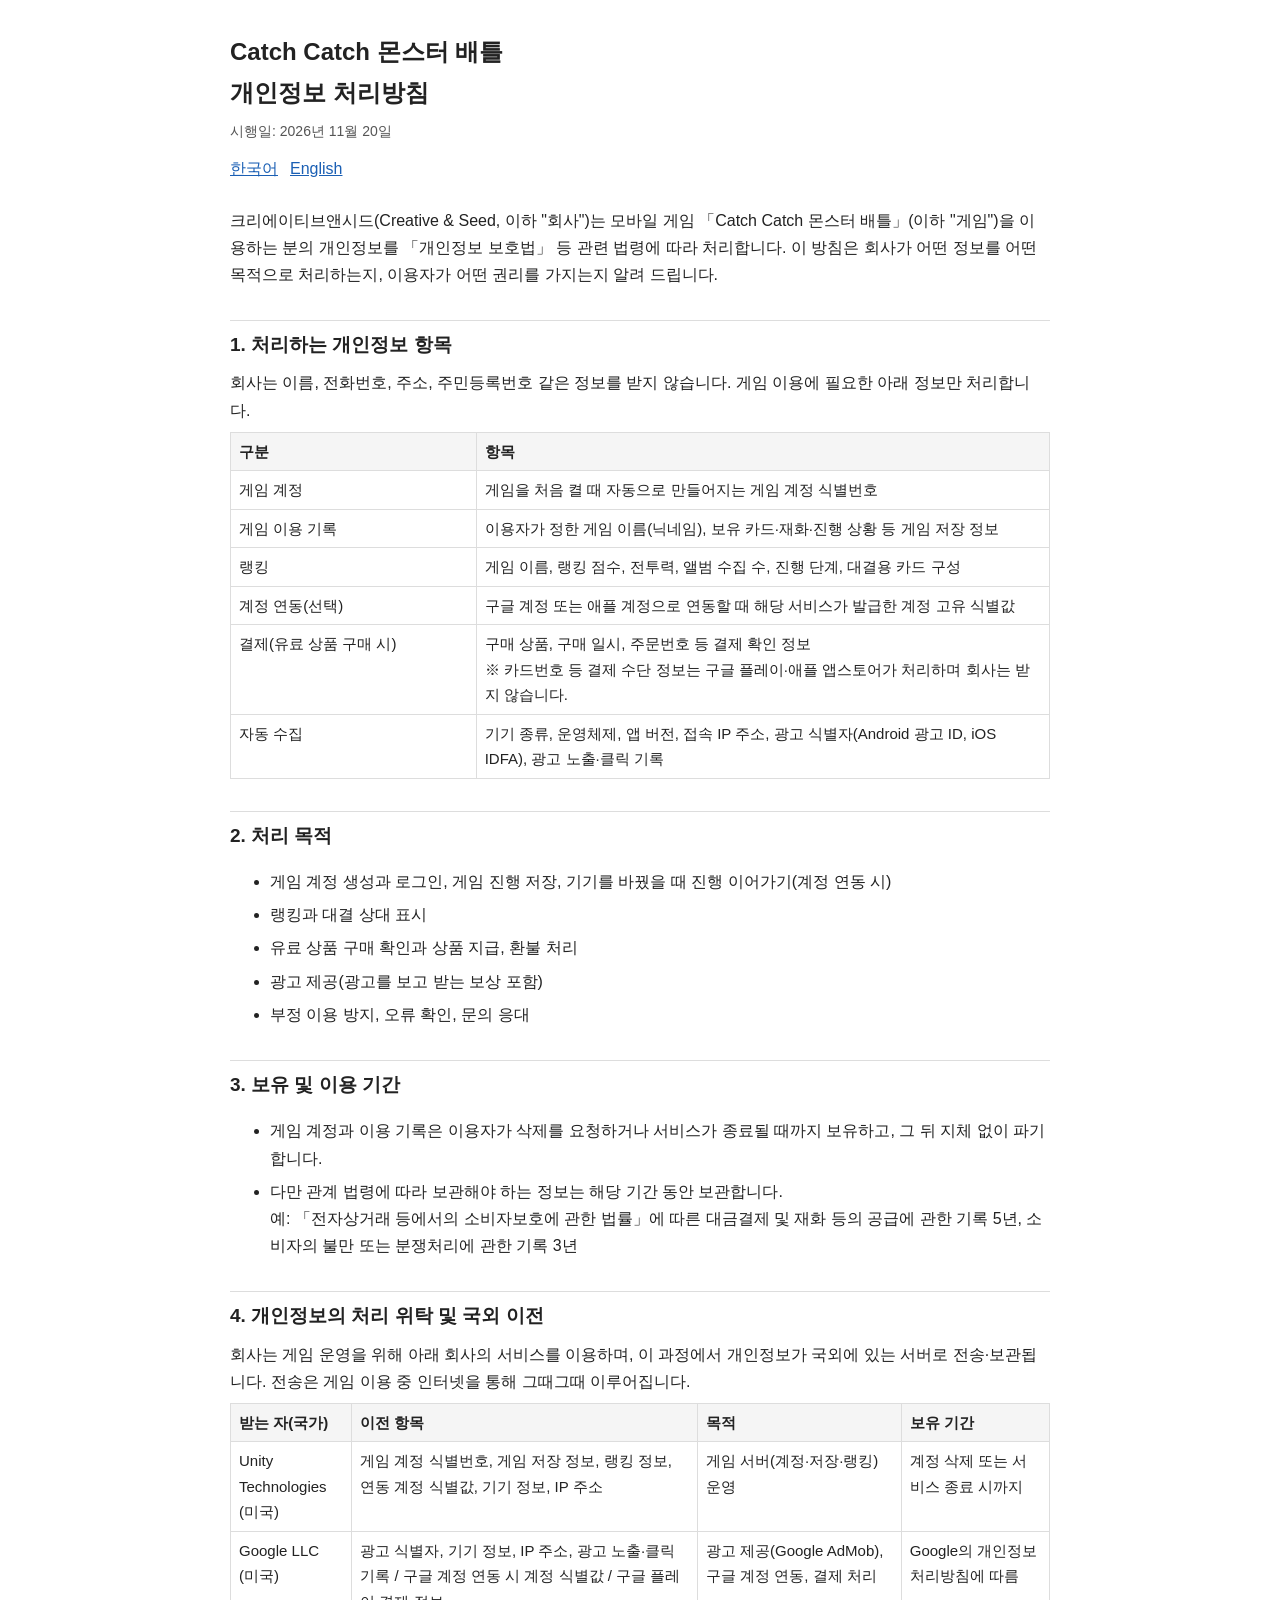
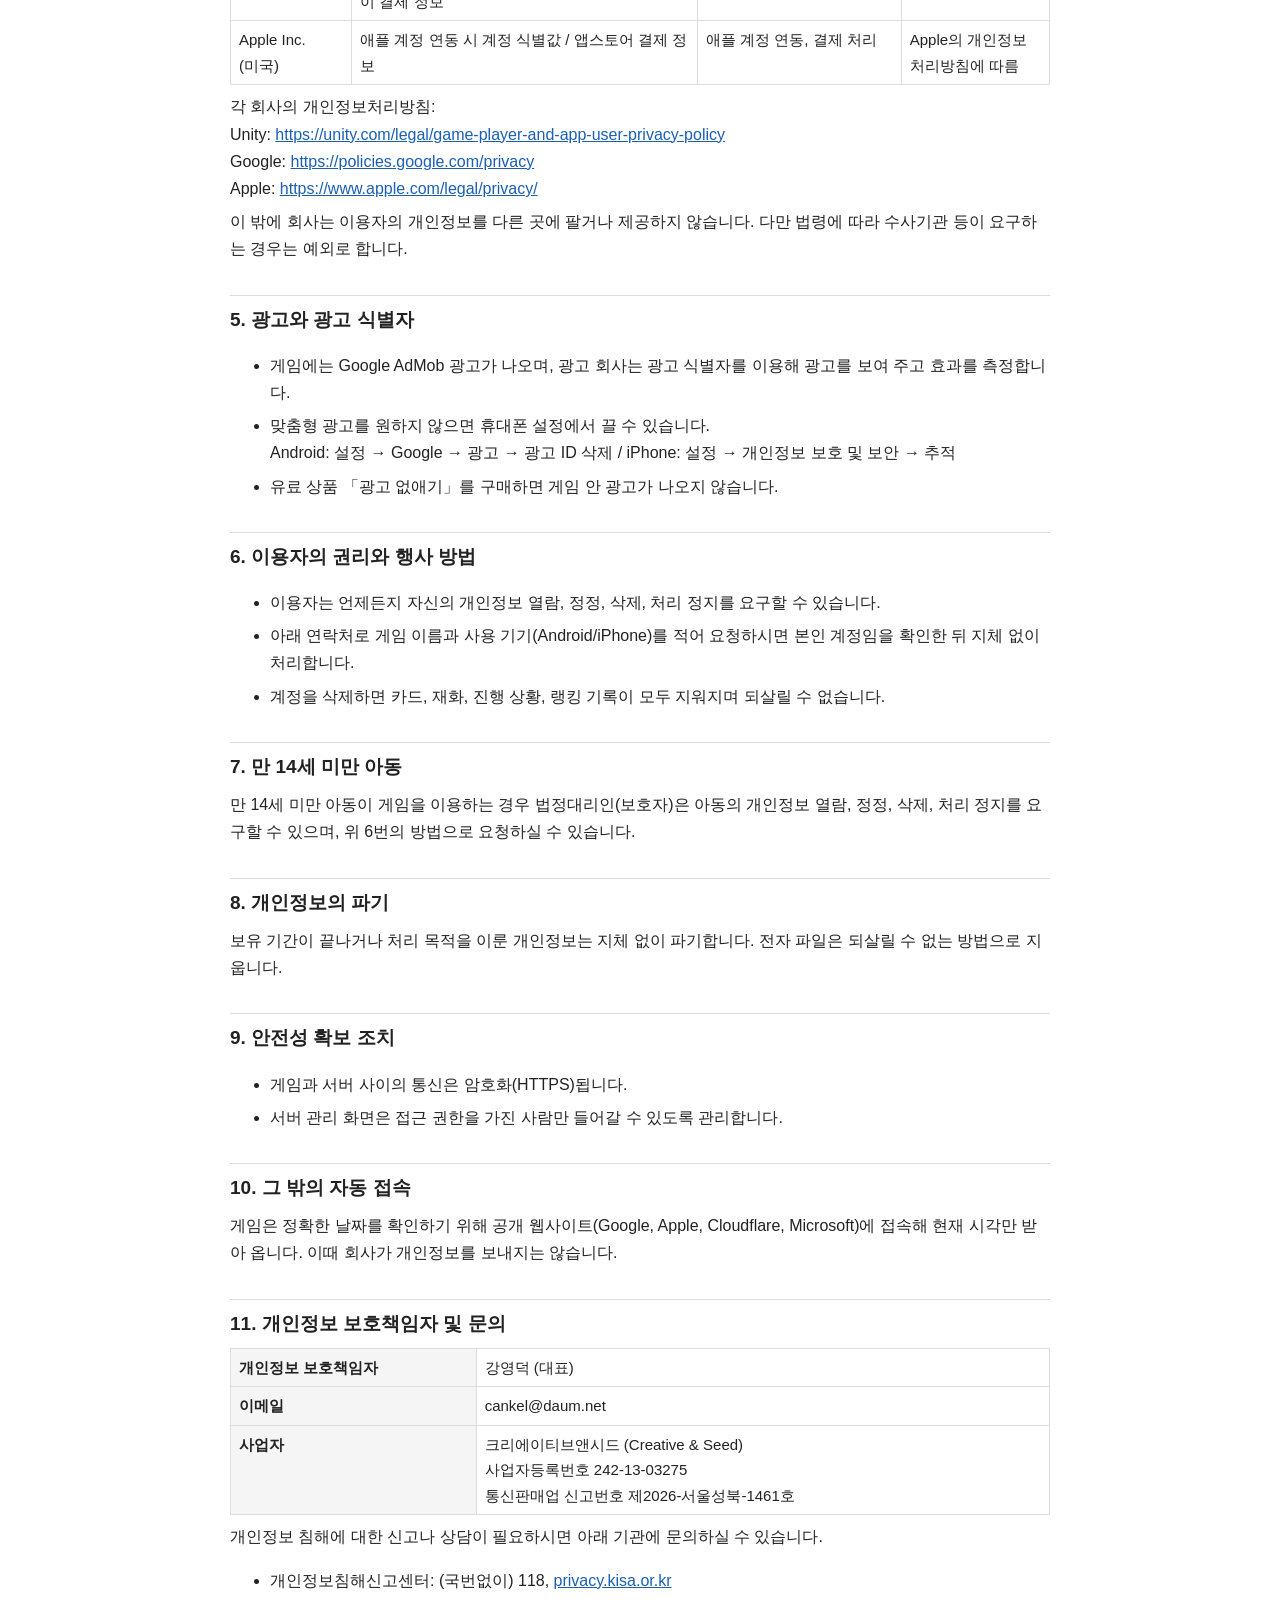
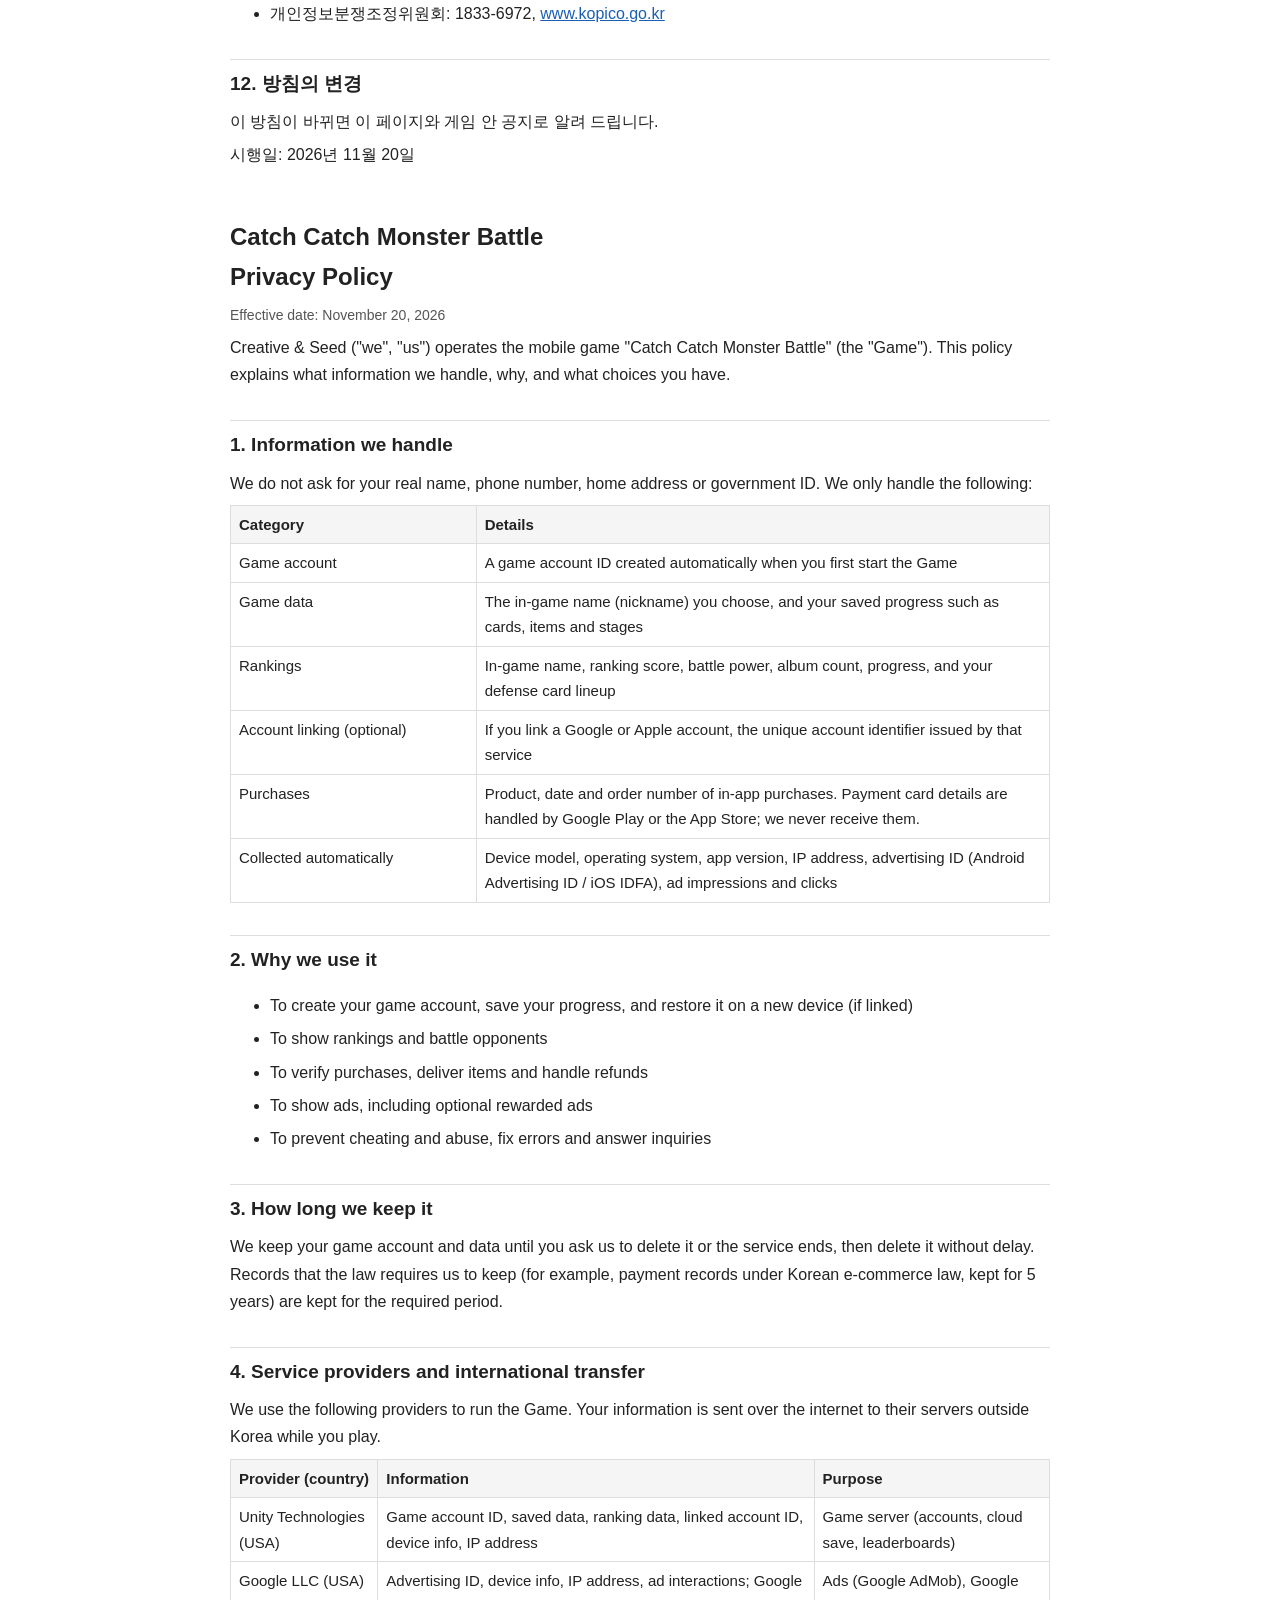
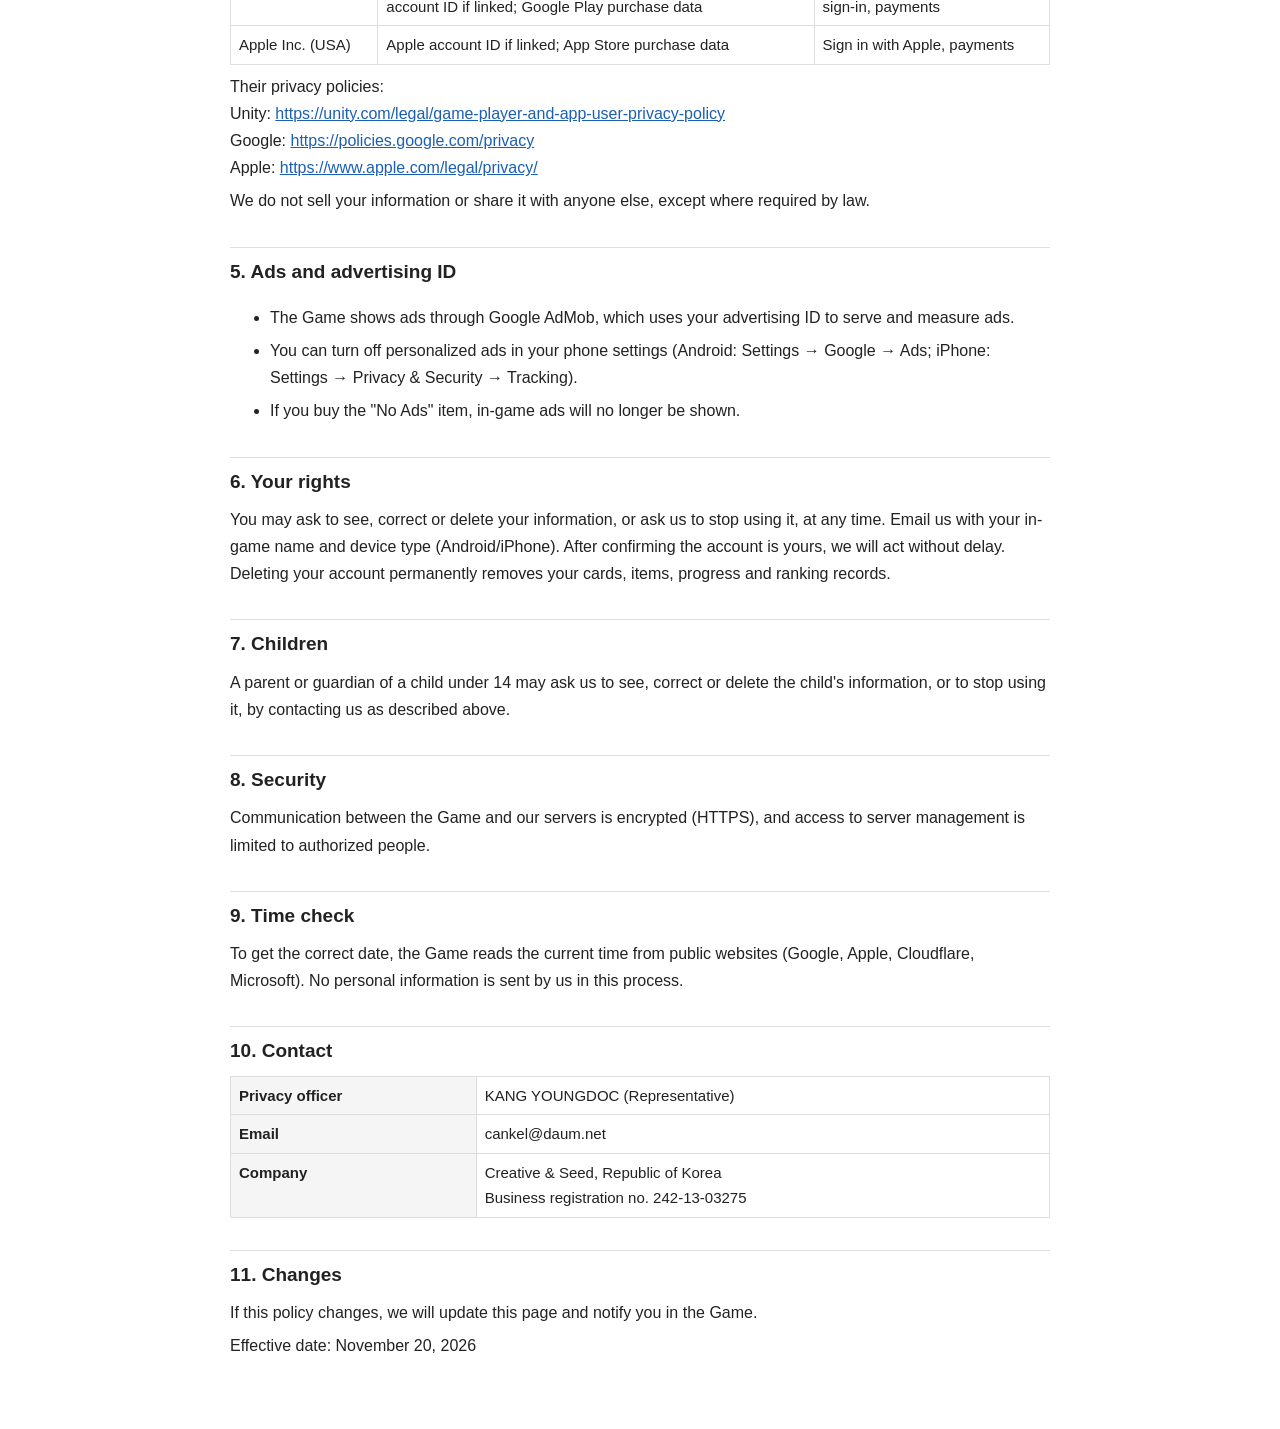
==== privacy/index.html @ 7d86dc0a "Create index.html" ====
<!doctype html>
<html lang="ko">
<head>
<meta charset="utf-8">
<meta name="viewport" content="width=device-width, initial-scale=1">
<title>Catch Catch 몬스터 배틀 개인정보 처리방침 / Privacy Policy</title>
<style>
  :root { --text:#222; --sub:#555; --line:#ddd; --bg:#fff; --head:#f5f5f5; --link:#1a5fb4; }
  @media (prefers-color-scheme: dark) {
    :root { --text:#eee; --sub:#bbb; --line:#444; --bg:#161616; --head:#222; --link:#8ab4f8; }
  }
  body { margin:0; background:var(--bg); color:var(--text);
         font-family: -apple-system, "Apple SD Gothic Neo", "Malgun Gothic", "Noto Sans KR", sans-serif;
         line-height:1.7; font-size:16px; }
  main { max-width:820px; margin:0 auto; padding:24px 16px 64px; }
  h1 { font-size:24px; margin:8px 0 4px; }
  h2 { font-size:19px; margin:32px 0 8px; padding-top:8px; border-top:1px solid var(--line); }
  h3 { font-size:16px; margin:20px 0 6px; }
  p, li { margin:6px 0; }
  .sub { color:var(--sub); font-size:14px; }
  .lang { margin:12px 0 24px; }
  .lang a { color:var(--link); margin-right:12px; }
  table { width:100%; border-collapse:collapse; margin:8px 0; font-size:15px; }
  th, td { border:1px solid var(--line); padding:6px 8px; vertical-align:top; text-align:left; }
  th { background:var(--head); }
  a { color:var(--link); word-break:break-all; }
  .part { margin-top:48px; }
</style>
</head>
<body>
<main>

<h1>Catch Catch 몬스터 배틀<br>개인정보 처리방침</h1>
<p class="sub">시행일: 2026년 11월 20일</p>
<p class="lang"><a href="#ko">한국어</a><a href="#en">English</a></p>

<section id="ko">
<p>크리에이티브앤시드(Creative &amp; Seed, 이하 "회사")는 모바일 게임 「Catch Catch 몬스터 배틀」(이하 "게임")을 이용하는 분의 개인정보를 「개인정보 보호법」 등 관련 법령에 따라 처리합니다. 이 방침은 회사가 어떤 정보를 어떤 목적으로 처리하는지, 이용자가 어떤 권리를 가지는지 알려 드립니다.</p>

<h2>1. 처리하는 개인정보 항목</h2>
<p>회사는 이름, 전화번호, 주소, 주민등록번호 같은 정보를 받지 않습니다. 게임 이용에 필요한 아래 정보만 처리합니다.</p>
<table>
  <tr><th style="width:30%">구분</th><th>항목</th></tr>
  <tr><td>게임 계정</td><td>게임을 처음 켤 때 자동으로 만들어지는 게임 계정 식별번호</td></tr>
  <tr><td>게임 이용 기록</td><td>이용자가 정한 게임 이름(닉네임), 보유 카드·재화·진행 상황 등 게임 저장 정보</td></tr>
  <tr><td>랭킹</td><td>게임 이름, 랭킹 점수, 전투력, 앨범 수집 수, 진행 단계, 대결용 카드 구성</td></tr>
  <tr><td>계정 연동(선택)</td><td>구글 계정 또는 애플 계정으로 연동할 때 해당 서비스가 발급한 계정 고유 식별값</td></tr>
  <tr><td>결제(유료 상품 구매 시)</td><td>구매 상품, 구매 일시, 주문번호 등 결제 확인 정보<br>※ 카드번호 등 결제 수단 정보는 구글 플레이·애플 앱스토어가 처리하며 회사는 받지 않습니다.</td></tr>
  <tr><td>자동 수집</td><td>기기 종류, 운영체제, 앱 버전, 접속 IP 주소, 광고 식별자(Android 광고 ID, iOS IDFA), 광고 노출·클릭 기록</td></tr>
</table>

<h2>2. 처리 목적</h2>
<ul>
  <li>게임 계정 생성과 로그인, 게임 진행 저장, 기기를 바꿨을 때 진행 이어가기(계정 연동 시)</li>
  <li>랭킹과 대결 상대 표시</li>
  <li>유료 상품 구매 확인과 상품 지급, 환불 처리</li>
  <li>광고 제공(광고를 보고 받는 보상 포함)</li>
  <li>부정 이용 방지, 오류 확인, 문의 응대</li>
</ul>

<h2>3. 보유 및 이용 기간</h2>
<ul>
  <li>게임 계정과 이용 기록은 이용자가 삭제를 요청하거나 서비스가 종료될 때까지 보유하고, 그 뒤 지체 없이 파기합니다.</li>
  <li>다만 관계 법령에 따라 보관해야 하는 정보는 해당 기간 동안 보관합니다.<br>
  예: 「전자상거래 등에서의 소비자보호에 관한 법률」에 따른 대금결제 및 재화 등의 공급에 관한 기록 5년, 소비자의 불만 또는 분쟁처리에 관한 기록 3년</li>
</ul>

<h2>4. 개인정보의 처리 위탁 및 국외 이전</h2>
<p>회사는 게임 운영을 위해 아래 회사의 서비스를 이용하며, 이 과정에서 개인정보가 국외에 있는 서버로 전송·보관됩니다. 전송은 게임 이용 중 인터넷을 통해 그때그때 이루어집니다.</p>
<table>
  <tr><th>받는 자(국가)</th><th>이전 항목</th><th>목적</th><th>보유 기간</th></tr>
  <tr><td>Unity Technologies<br>(미국)</td><td>게임 계정 식별번호, 게임 저장 정보, 랭킹 정보, 연동 계정 식별값, 기기 정보, IP 주소</td><td>게임 서버(계정·저장·랭킹) 운영</td><td>계정 삭제 또는 서비스 종료 시까지</td></tr>
  <tr><td>Google LLC<br>(미국)</td><td>광고 식별자, 기기 정보, IP 주소, 광고 노출·클릭 기록 / 구글 계정 연동 시 계정 식별값 / 구글 플레이 결제 정보</td><td>광고 제공(Google AdMob), 구글 계정 연동, 결제 처리</td><td>Google의 개인정보처리방침에 따름</td></tr>
  <tr><td>Apple Inc.<br>(미국)</td><td>애플 계정 연동 시 계정 식별값 / 앱스토어 결제 정보</td><td>애플 계정 연동, 결제 처리</td><td>Apple의 개인정보처리방침에 따름</td></tr>
</table>
<p>각 회사의 개인정보처리방침:<br>
Unity: <a href="https://unity.com/legal/game-player-and-app-user-privacy-policy">https://unity.com/legal/game-player-and-app-user-privacy-policy</a><br>
Google: <a href="https://policies.google.com/privacy">https://policies.google.com/privacy</a><br>
Apple: <a href="https://www.apple.com/legal/privacy/">https://www.apple.com/legal/privacy/</a></p>
<p>이 밖에 회사는 이용자의 개인정보를 다른 곳에 팔거나 제공하지 않습니다. 다만 법령에 따라 수사기관 등이 요구하는 경우는 예외로 합니다.</p>

<h2>5. 광고와 광고 식별자</h2>
<ul>
  <li>게임에는 Google AdMob 광고가 나오며, 광고 회사는 광고 식별자를 이용해 광고를 보여 주고 효과를 측정합니다.</li>
  <li>맞춤형 광고를 원하지 않으면 휴대폰 설정에서 끌 수 있습니다.<br>
  Android: 설정 → Google → 광고 → 광고 ID 삭제 / iPhone: 설정 → 개인정보 보호 및 보안 → 추적</li>
  <li>유료 상품 「광고 없애기」를 구매하면 게임 안 광고가 나오지 않습니다.</li>
</ul>

<h2>6. 이용자의 권리와 행사 방법</h2>
<ul>
  <li>이용자는 언제든지 자신의 개인정보 열람, 정정, 삭제, 처리 정지를 요구할 수 있습니다.</li>
  <li>아래 연락처로 게임 이름과 사용 기기(Android/iPhone)를 적어 요청하시면 본인 계정임을 확인한 뒤 지체 없이 처리합니다.</li>
  <li>계정을 삭제하면 카드, 재화, 진행 상황, 랭킹 기록이 모두 지워지며 되살릴 수 없습니다.</li>
</ul>

<h2>7. 만 14세 미만 아동</h2>
<p>만 14세 미만 아동이 게임을 이용하는 경우 법정대리인(보호자)은 아동의 개인정보 열람, 정정, 삭제, 처리 정지를 요구할 수 있으며, 위 6번의 방법으로 요청하실 수 있습니다.</p>

<h2>8. 개인정보의 파기</h2>
<p>보유 기간이 끝나거나 처리 목적을 이룬 개인정보는 지체 없이 파기합니다. 전자 파일은 되살릴 수 없는 방법으로 지웁니다.</p>

<h2>9. 안전성 확보 조치</h2>
<ul>
  <li>게임과 서버 사이의 통신은 암호화(HTTPS)됩니다.</li>
  <li>서버 관리 화면은 접근 권한을 가진 사람만 들어갈 수 있도록 관리합니다.</li>
</ul>

<h2>10. 그 밖의 자동 접속</h2>
<p>게임은 정확한 날짜를 확인하기 위해 공개 웹사이트(Google, Apple, Cloudflare, Microsoft)에 접속해 현재 시각만 받아 옵니다. 이때 회사가 개인정보를 보내지는 않습니다.</p>

<h2>11. 개인정보 보호책임자 및 문의</h2>
<table>
  <tr><th style="width:30%">개인정보 보호책임자</th><td>강영덕 (대표)</td></tr>
  <tr><th>이메일</th><td>cankel@daum.net</td></tr>
  <tr><th>사업자</th><td>크리에이티브앤시드 (Creative &amp; Seed)<br>사업자등록번호 242-13-03275<br>통신판매업 신고번호 제2026-서울성북-1461호</td></tr>
</table>
<p>개인정보 침해에 대한 신고나 상담이 필요하시면 아래 기관에 문의하실 수 있습니다.</p>
<ul>
  <li>개인정보침해신고센터: (국번없이) 118, <a href="https://privacy.kisa.or.kr">privacy.kisa.or.kr</a></li>
  <li>개인정보분쟁조정위원회: 1833-6972, <a href="https://www.kopico.go.kr">www.kopico.go.kr</a></li>
</ul>

<h2>12. 방침의 변경</h2>
<p>이 방침이 바뀌면 이 페이지와 게임 안 공지로 알려 드립니다.</p>
<p>시행일: 2026년 11월 20일</p>
</section>

<section id="en" class="part">
<h1>Catch Catch Monster Battle<br>Privacy Policy</h1>
<p class="sub">Effective date: November 20, 2026</p>

<p>Creative &amp; Seed ("we", "us") operates the mobile game "Catch Catch Monster Battle" (the "Game"). This policy explains what information we handle, why, and what choices you have.</p>

<h2>1. Information we handle</h2>
<p>We do not ask for your real name, phone number, home address or government ID. We only handle the following:</p>
<table>
  <tr><th style="width:30%">Category</th><th>Details</th></tr>
  <tr><td>Game account</td><td>A game account ID created automatically when you first start the Game</td></tr>
  <tr><td>Game data</td><td>The in-game name (nickname) you choose, and your saved progress such as cards, items and stages</td></tr>
  <tr><td>Rankings</td><td>In-game name, ranking score, battle power, album count, progress, and your defense card lineup</td></tr>
  <tr><td>Account linking (optional)</td><td>If you link a Google or Apple account, the unique account identifier issued by that service</td></tr>
  <tr><td>Purchases</td><td>Product, date and order number of in-app purchases. Payment card details are handled by Google Play or the App Store; we never receive them.</td></tr>
  <tr><td>Collected automatically</td><td>Device model, operating system, app version, IP address, advertising ID (Android Advertising ID / iOS IDFA), ad impressions and clicks</td></tr>
</table>

<h2>2. Why we use it</h2>
<ul>
  <li>To create your game account, save your progress, and restore it on a new device (if linked)</li>
  <li>To show rankings and battle opponents</li>
  <li>To verify purchases, deliver items and handle refunds</li>
  <li>To show ads, including optional rewarded ads</li>
  <li>To prevent cheating and abuse, fix errors and answer inquiries</li>
</ul>

<h2>3. How long we keep it</h2>
<p>We keep your game account and data until you ask us to delete it or the service ends, then delete it without delay. Records that the law requires us to keep (for example, payment records under Korean e-commerce law, kept for 5 years) are kept for the required period.</p>

<h2>4. Service providers and international transfer</h2>
<p>We use the following providers to run the Game. Your information is sent over the internet to their servers outside Korea while you play.</p>
<table>
  <tr><th>Provider (country)</th><th>Information</th><th>Purpose</th></tr>
  <tr><td>Unity Technologies (USA)</td><td>Game account ID, saved data, ranking data, linked account ID, device info, IP address</td><td>Game server (accounts, cloud save, leaderboards)</td></tr>
  <tr><td>Google LLC (USA)</td><td>Advertising ID, device info, IP address, ad interactions; Google account ID if linked; Google Play purchase data</td><td>Ads (Google AdMob), Google sign-in, payments</td></tr>
  <tr><td>Apple Inc. (USA)</td><td>Apple account ID if linked; App Store purchase data</td><td>Sign in with Apple, payments</td></tr>
</table>
<p>Their privacy policies:<br>
Unity: <a href="https://unity.com/legal/game-player-and-app-user-privacy-policy">https://unity.com/legal/game-player-and-app-user-privacy-policy</a><br>
Google: <a href="https://policies.google.com/privacy">https://policies.google.com/privacy</a><br>
Apple: <a href="https://www.apple.com/legal/privacy/">https://www.apple.com/legal/privacy/</a></p>
<p>We do not sell your information or share it with anyone else, except where required by law.</p>

<h2>5. Ads and advertising ID</h2>
<ul>
  <li>The Game shows ads through Google AdMob, which uses your advertising ID to serve and measure ads.</li>
  <li>You can turn off personalized ads in your phone settings (Android: Settings → Google → Ads; iPhone: Settings → Privacy &amp; Security → Tracking).</li>
  <li>If you buy the "No Ads" item, in-game ads will no longer be shown.</li>
</ul>

<h2>6. Your rights</h2>
<p>You may ask to see, correct or delete your information, or ask us to stop using it, at any time. Email us with your in-game name and device type (Android/iPhone). After confirming the account is yours, we will act without delay. Deleting your account permanently removes your cards, items, progress and ranking records.</p>

<h2>7. Children</h2>
<p>A parent or guardian of a child under 14 may ask us to see, correct or delete the child's information, or to stop using it, by contacting us as described above.</p>

<h2>8. Security</h2>
<p>Communication between the Game and our servers is encrypted (HTTPS), and access to server management is limited to authorized people.</p>

<h2>9. Time check</h2>
<p>To get the correct date, the Game reads the current time from public websites (Google, Apple, Cloudflare, Microsoft). No personal information is sent by us in this process.</p>

<h2>10. Contact</h2>
<table>
  <tr><th style="width:30%">Privacy officer</th><td>KANG YOUNGDOC (Representative)</td></tr>
  <tr><th>Email</th><td>cankel@daum.net</td></tr>
  <tr><th>Company</th><td>Creative &amp; Seed, Republic of Korea<br>Business registration no. 242-13-03275</td></tr>
</table>

<h2>11. Changes</h2>
<p>If this policy changes, we will update this page and notify you in the Game.</p>
<p>Effective date: November 20, 2026</p>
</section>

</main>
</body>
</html>
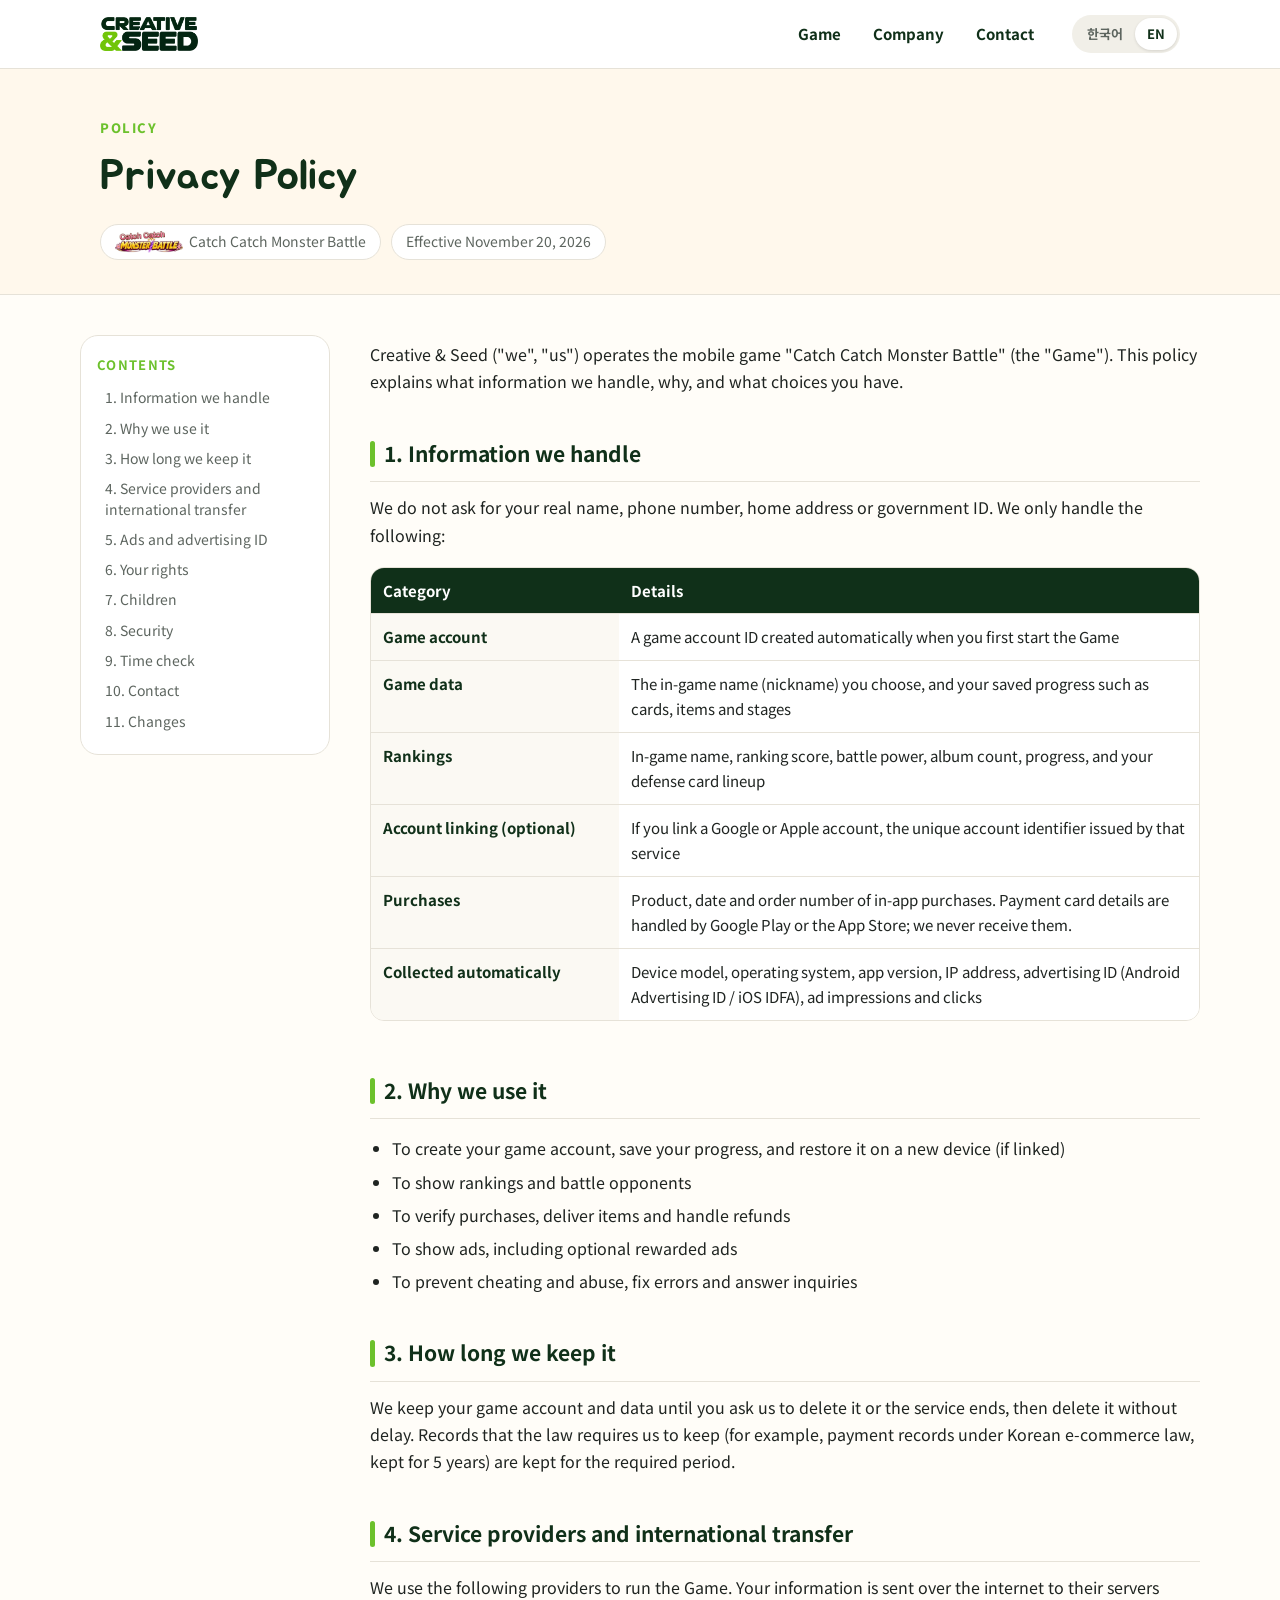
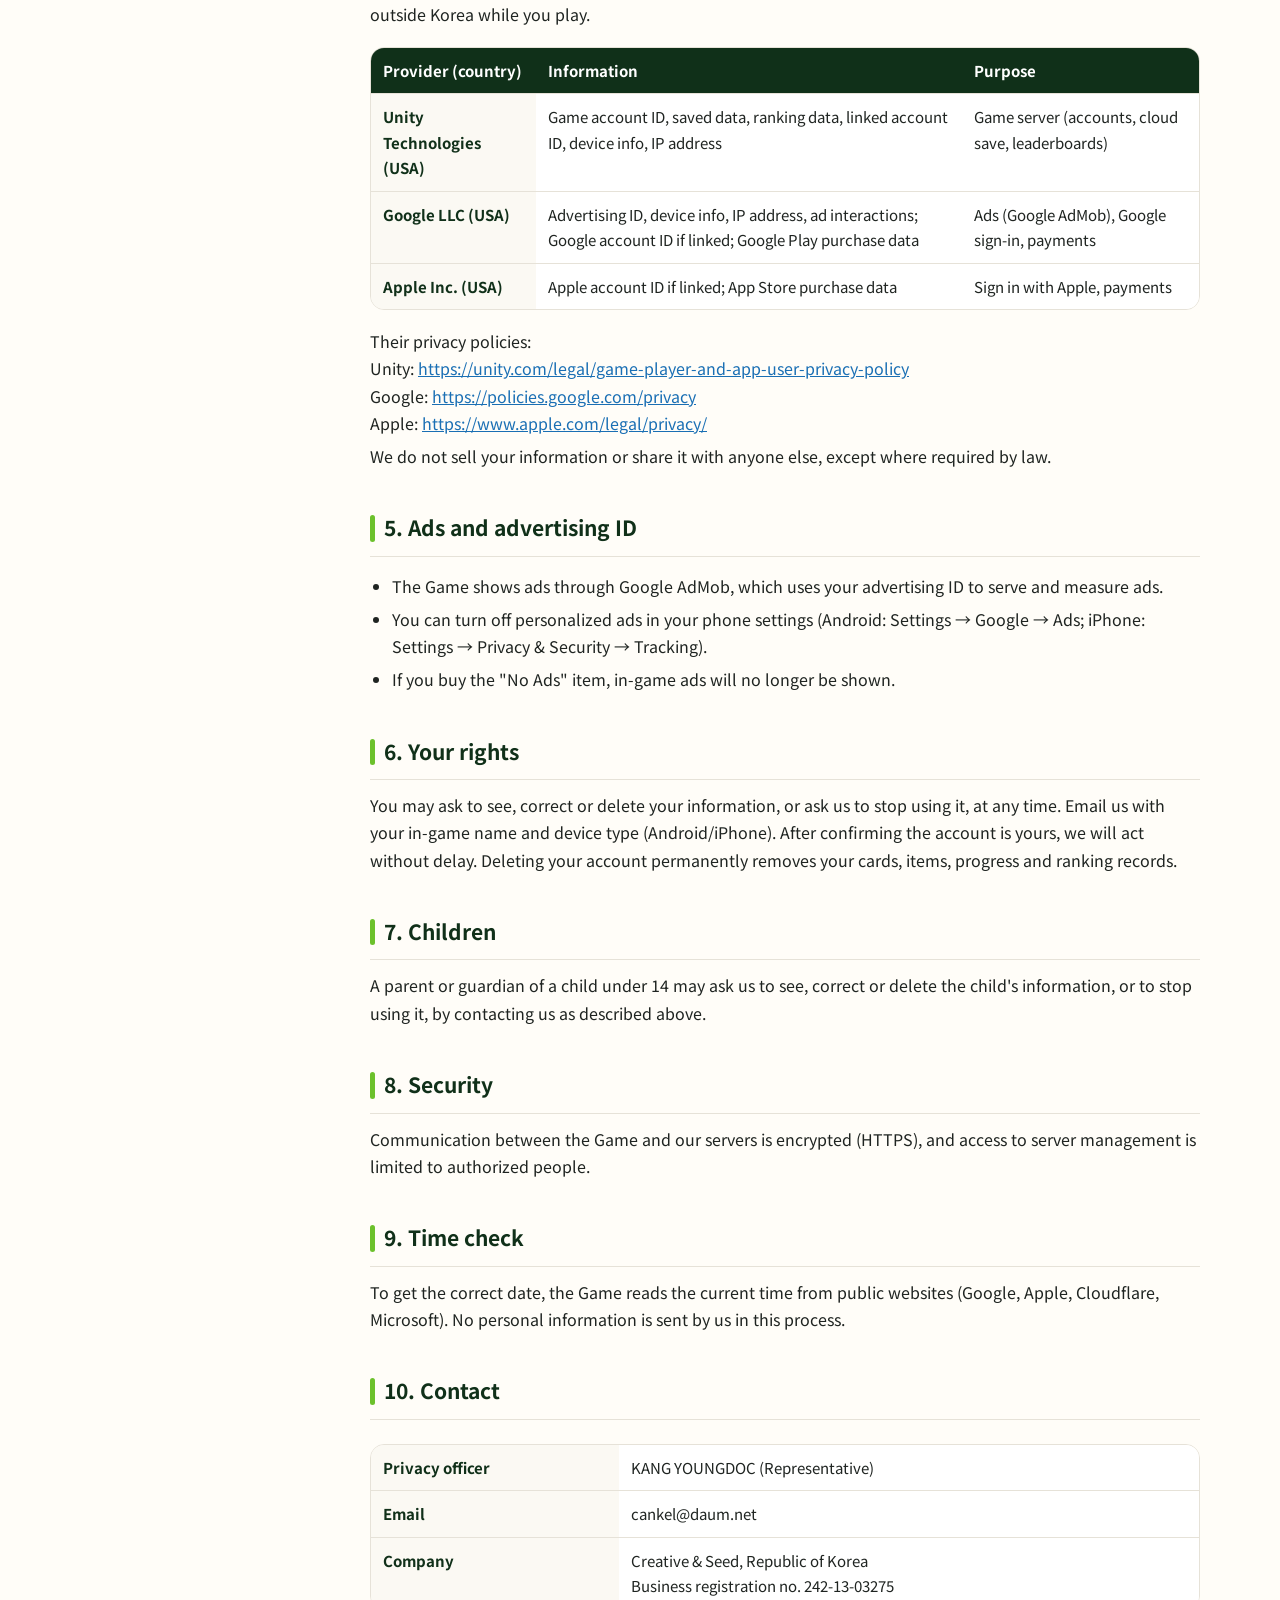
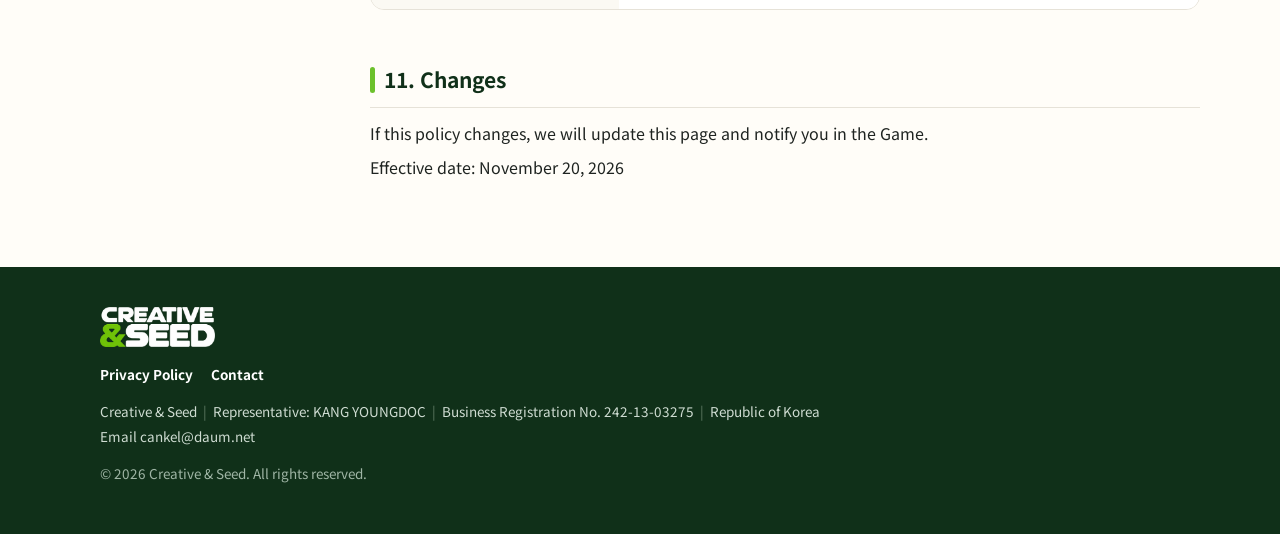
==== commit 7f47cd27: "Add files via upload" ====
--- a/privacy/index.html
+++ b/privacy/index.html
@@ -1,45 +1,81 @@
 <!doctype html>
-<html lang="ko">
+<html lang="ko" data-lang="ko">
 <head>
 <meta charset="utf-8">
 <meta name="viewport" content="width=device-width, initial-scale=1">
-<title>Catch Catch 몬스터 배틀 개인정보 처리방침 / Privacy Policy</title>
-<style>
-  :root { --text:#222; --sub:#555; --line:#ddd; --bg:#fff; --head:#f5f5f5; --link:#1a5fb4; }
-  @media (prefers-color-scheme: dark) {
-    :root { --text:#eee; --sub:#bbb; --line:#444; --bg:#161616; --head:#222; --link:#8ab4f8; }
-  }
-  body { margin:0; background:var(--bg); color:var(--text);
-         font-family: -apple-system, "Apple SD Gothic Neo", "Malgun Gothic", "Noto Sans KR", sans-serif;
-         line-height:1.7; font-size:16px; }
-  main { max-width:820px; margin:0 auto; padding:24px 16px 64px; }
-  h1 { font-size:24px; margin:8px 0 4px; }
-  h2 { font-size:19px; margin:32px 0 8px; padding-top:8px; border-top:1px solid var(--line); }
-  h3 { font-size:16px; margin:20px 0 6px; }
-  p, li { margin:6px 0; }
-  .sub { color:var(--sub); font-size:14px; }
-  .lang { margin:12px 0 24px; }
-  .lang a { color:var(--link); margin-right:12px; }
-  table { width:100%; border-collapse:collapse; margin:8px 0; font-size:15px; }
-  th, td { border:1px solid var(--line); padding:6px 8px; vertical-align:top; text-align:left; }
-  th { background:var(--head); }
-  a { color:var(--link); word-break:break-all; }
-  .part { margin-top:48px; }
-</style>
+<title>개인정보처리방침 | Catch Catch 몬스터 배틀 / Privacy Policy</title>
+<meta name="description" content="Creative & Seed - Catch Catch 몬스터 배틀 / Catch Catch Monster Battle">
+<script>
+(function(){var l="ko";try{var s=localStorage.getItem("cs_lang");if(s)l=s;else if(!/^ko/i.test(navigator.language||""))l="en";}catch(e){if(!/^ko/i.test(navigator.language||""))l="en";}
+if(/[?&]lang=en/.test(location.search)||location.hash==="#en")l="en";if(location.hash==="#ko")l="ko";if(/[?&]lang=ko/.test(location.search))l="ko";
+document.documentElement.setAttribute("data-lang",l);document.documentElement.lang=l;})();
+</script>
+<link rel="preconnect" href="https://fonts.googleapis.com">
+<link rel="preconnect" href="https://fonts.gstatic.com" crossorigin>
+<link href="https://fonts.googleapis.com/css2?family=Jua&family=Noto+Sans+KR:wght@400;700;800&display=swap" rel="stylesheet">
+<link rel="stylesheet" href="../assets/site.css">
 </head>
 <body>
-<main>
-
-<h1>Catch Catch 몬스터 배틀<br>개인정보 처리방침</h1>
-<p class="sub">시행일: 2026년 11월 20일</p>
-<p class="lang"><a href="#ko">한국어</a><a href="#en">English</a></p>
-
-<section id="ko">
+
+<body>
+
+<header class="top">
+  <div class="wrap">
+    <a class="brand" href="../"><img src="../assets/cs_logo.png" alt="Creative &amp; Seed"></a>
+    <nav class="nav">
+      <a href="../#game"><span lang="ko">게임</span><span lang="en">Game</span></a>
+      <a href="../#company" class="hide-m"><span lang="ko">회사</span><span lang="en">Company</span></a>
+      <a href="../#contact"><span lang="ko">문의</span><span lang="en">Contact</span></a>
+    </nav>
+    <div class="langs"><button data-set="ko">한국어</button><button data-set="en">EN</button></div>
+  </div>
+</header>
+
+<div class="phead">
+  <div class="wrap">
+    <span class="eyebrow">Policy</span>
+    <h1><span lang="ko">개인정보처리방침</span><span lang="en">Privacy Policy</span></h1>
+    <div class="meta">
+      <span class="chip"><img src="../assets/game_logo_ko.webp" alt="" lang="ko"><img src="../assets/game_logo_en.webp" alt="" lang="en"><span lang="ko">Catch Catch 몬스터 배틀</span><span lang="en">Catch Catch Monster Battle</span></span>
+      <span class="chip"><span lang="ko">시행일 2026년 11월 20일</span><span lang="en">Effective November 20, 2026</span></span>
+    </div>
+  </div>
+</div>
+
+<div class="wrap pbody">
+  <aside class="toc">
+    <b>CONTENTS</b>
+      <a href="#ko-1" lang="ko">1. 처리하는 개인정보 항목</a>
+      <a href="#ko-2" lang="ko">2. 처리 목적</a>
+      <a href="#ko-3" lang="ko">3. 보유 및 이용 기간</a>
+      <a href="#ko-4" lang="ko">4. 개인정보의 처리 위탁 및 국외 이전</a>
+      <a href="#ko-5" lang="ko">5. 광고와 광고 식별자</a>
+      <a href="#ko-6" lang="ko">6. 이용자의 권리와 행사 방법</a>
+      <a href="#ko-7" lang="ko">7. 만 14세 미만 아동</a>
+      <a href="#ko-8" lang="ko">8. 개인정보의 파기</a>
+      <a href="#ko-9" lang="ko">9. 안전성 확보 조치</a>
+      <a href="#ko-10" lang="ko">10. 그 밖의 자동 접속</a>
+      <a href="#ko-11" lang="ko">11. 개인정보 보호책임자 및 문의</a>
+      <a href="#ko-12" lang="ko">12. 방침의 변경</a>
+      <a href="#en-1" lang="en">1. Information we handle</a>
+      <a href="#en-2" lang="en">2. Why we use it</a>
+      <a href="#en-3" lang="en">3. How long we keep it</a>
+      <a href="#en-4" lang="en">4. Service providers and international transfer</a>
+      <a href="#en-5" lang="en">5. Ads and advertising ID</a>
+      <a href="#en-6" lang="en">6. Your rights</a>
+      <a href="#en-7" lang="en">7. Children</a>
+      <a href="#en-8" lang="en">8. Security</a>
+      <a href="#en-9" lang="en">9. Time check</a>
+      <a href="#en-10" lang="en">10. Contact</a>
+      <a href="#en-11" lang="en">11. Changes</a>
+  </aside>
+  <div class="doc">
+    <div lang="ko">
 <p>크리에이티브앤시드(Creative &amp; Seed, 이하 "회사")는 모바일 게임 「Catch Catch 몬스터 배틀」(이하 "게임")을 이용하는 분의 개인정보를 「개인정보 보호법」 등 관련 법령에 따라 처리합니다. 이 방침은 회사가 어떤 정보를 어떤 목적으로 처리하는지, 이용자가 어떤 권리를 가지는지 알려 드립니다.</p>
 
-<h2>1. 처리하는 개인정보 항목</h2>
+<h2 id="ko-1">1. 처리하는 개인정보 항목</h2>
 <p>회사는 이름, 전화번호, 주소, 주민등록번호 같은 정보를 받지 않습니다. 게임 이용에 필요한 아래 정보만 처리합니다.</p>
-<table>
+<div class="tablewrap"><table>
   <tr><th style="width:30%">구분</th><th>항목</th></tr>
   <tr><td>게임 계정</td><td>게임을 처음 켤 때 자동으로 만들어지는 게임 계정 식별번호</td></tr>
   <tr><td>게임 이용 기록</td><td>이용자가 정한 게임 이름(닉네임), 보유 카드·재화·진행 상황 등 게임 저장 정보</td></tr>
@@ -47,9 +83,9 @@
   <tr><td>계정 연동(선택)</td><td>구글 계정 또는 애플 계정으로 연동할 때 해당 서비스가 발급한 계정 고유 식별값</td></tr>
   <tr><td>결제(유료 상품 구매 시)</td><td>구매 상품, 구매 일시, 주문번호 등 결제 확인 정보<br>※ 카드번호 등 결제 수단 정보는 구글 플레이·애플 앱스토어가 처리하며 회사는 받지 않습니다.</td></tr>
   <tr><td>자동 수집</td><td>기기 종류, 운영체제, 앱 버전, 접속 IP 주소, 광고 식별자(Android 광고 ID, iOS IDFA), 광고 노출·클릭 기록</td></tr>
-</table>
-
-<h2>2. 처리 목적</h2>
+</table></div>
+
+<h2 id="ko-2">2. 처리 목적</h2>
 <ul>
   <li>게임 계정 생성과 로그인, 게임 진행 저장, 기기를 바꿨을 때 진행 이어가기(계정 연동 시)</li>
   <li>랭킹과 대결 상대 표시</li>
@@ -58,28 +94,28 @@
   <li>부정 이용 방지, 오류 확인, 문의 응대</li>
 </ul>
 
-<h2>3. 보유 및 이용 기간</h2>
+<h2 id="ko-3">3. 보유 및 이용 기간</h2>
 <ul>
   <li>게임 계정과 이용 기록은 이용자가 삭제를 요청하거나 서비스가 종료될 때까지 보유하고, 그 뒤 지체 없이 파기합니다.</li>
   <li>다만 관계 법령에 따라 보관해야 하는 정보는 해당 기간 동안 보관합니다.<br>
   예: 「전자상거래 등에서의 소비자보호에 관한 법률」에 따른 대금결제 및 재화 등의 공급에 관한 기록 5년, 소비자의 불만 또는 분쟁처리에 관한 기록 3년</li>
 </ul>
 
-<h2>4. 개인정보의 처리 위탁 및 국외 이전</h2>
+<h2 id="ko-4">4. 개인정보의 처리 위탁 및 국외 이전</h2>
 <p>회사는 게임 운영을 위해 아래 회사의 서비스를 이용하며, 이 과정에서 개인정보가 국외에 있는 서버로 전송·보관됩니다. 전송은 게임 이용 중 인터넷을 통해 그때그때 이루어집니다.</p>
-<table>
+<div class="tablewrap"><table class="wide">
   <tr><th>받는 자(국가)</th><th>이전 항목</th><th>목적</th><th>보유 기간</th></tr>
   <tr><td>Unity Technologies<br>(미국)</td><td>게임 계정 식별번호, 게임 저장 정보, 랭킹 정보, 연동 계정 식별값, 기기 정보, IP 주소</td><td>게임 서버(계정·저장·랭킹) 운영</td><td>계정 삭제 또는 서비스 종료 시까지</td></tr>
   <tr><td>Google LLC<br>(미국)</td><td>광고 식별자, 기기 정보, IP 주소, 광고 노출·클릭 기록 / 구글 계정 연동 시 계정 식별값 / 구글 플레이 결제 정보</td><td>광고 제공(Google AdMob), 구글 계정 연동, 결제 처리</td><td>Google의 개인정보처리방침에 따름</td></tr>
   <tr><td>Apple Inc.<br>(미국)</td><td>애플 계정 연동 시 계정 식별값 / 앱스토어 결제 정보</td><td>애플 계정 연동, 결제 처리</td><td>Apple의 개인정보처리방침에 따름</td></tr>
-</table>
+</table></div>
 <p>각 회사의 개인정보처리방침:<br>
 Unity: <a href="https://unity.com/legal/game-player-and-app-user-privacy-policy">https://unity.com/legal/game-player-and-app-user-privacy-policy</a><br>
 Google: <a href="https://policies.google.com/privacy">https://policies.google.com/privacy</a><br>
 Apple: <a href="https://www.apple.com/legal/privacy/">https://www.apple.com/legal/privacy/</a></p>
 <p>이 밖에 회사는 이용자의 개인정보를 다른 곳에 팔거나 제공하지 않습니다. 다만 법령에 따라 수사기관 등이 요구하는 경우는 예외로 합니다.</p>
 
-<h2>5. 광고와 광고 식별자</h2>
+<h2 id="ko-5">5. 광고와 광고 식별자</h2>
 <ul>
   <li>게임에는 Google AdMob 광고가 나오며, 광고 회사는 광고 식별자를 이용해 광고를 보여 주고 효과를 측정합니다.</li>
   <li>맞춤형 광고를 원하지 않으면 휴대폰 설정에서 끌 수 있습니다.<br>
@@ -87,54 +123,50 @@
   <li>유료 상품 「광고 없애기」를 구매하면 게임 안 광고가 나오지 않습니다.</li>
 </ul>
 
-<h2>6. 이용자의 권리와 행사 방법</h2>
+<h2 id="ko-6">6. 이용자의 권리와 행사 방법</h2>
 <ul>
   <li>이용자는 언제든지 자신의 개인정보 열람, 정정, 삭제, 처리 정지를 요구할 수 있습니다.</li>
   <li>아래 연락처로 게임 이름과 사용 기기(Android/iPhone)를 적어 요청하시면 본인 계정임을 확인한 뒤 지체 없이 처리합니다.</li>
   <li>계정을 삭제하면 카드, 재화, 진행 상황, 랭킹 기록이 모두 지워지며 되살릴 수 없습니다.</li>
 </ul>
 
-<h2>7. 만 14세 미만 아동</h2>
+<h2 id="ko-7">7. 만 14세 미만 아동</h2>
 <p>만 14세 미만 아동이 게임을 이용하는 경우 법정대리인(보호자)은 아동의 개인정보 열람, 정정, 삭제, 처리 정지를 요구할 수 있으며, 위 6번의 방법으로 요청하실 수 있습니다.</p>
 
-<h2>8. 개인정보의 파기</h2>
+<h2 id="ko-8">8. 개인정보의 파기</h2>
 <p>보유 기간이 끝나거나 처리 목적을 이룬 개인정보는 지체 없이 파기합니다. 전자 파일은 되살릴 수 없는 방법으로 지웁니다.</p>
 
-<h2>9. 안전성 확보 조치</h2>
+<h2 id="ko-9">9. 안전성 확보 조치</h2>
 <ul>
   <li>게임과 서버 사이의 통신은 암호화(HTTPS)됩니다.</li>
   <li>서버 관리 화면은 접근 권한을 가진 사람만 들어갈 수 있도록 관리합니다.</li>
 </ul>
 
-<h2>10. 그 밖의 자동 접속</h2>
+<h2 id="ko-10">10. 그 밖의 자동 접속</h2>
 <p>게임은 정확한 날짜를 확인하기 위해 공개 웹사이트(Google, Apple, Cloudflare, Microsoft)에 접속해 현재 시각만 받아 옵니다. 이때 회사가 개인정보를 보내지는 않습니다.</p>
 
-<h2>11. 개인정보 보호책임자 및 문의</h2>
-<table>
+<h2 id="ko-11">11. 개인정보 보호책임자 및 문의</h2>
+<div class="tablewrap"><table class="kv">
   <tr><th style="width:30%">개인정보 보호책임자</th><td>강영덕 (대표)</td></tr>
   <tr><th>이메일</th><td>cankel@daum.net</td></tr>
   <tr><th>사업자</th><td>크리에이티브앤시드 (Creative &amp; Seed)<br>사업자등록번호 242-13-03275<br>통신판매업 신고번호 제2026-서울성북-1461호</td></tr>
-</table>
+</table></div>
 <p>개인정보 침해에 대한 신고나 상담이 필요하시면 아래 기관에 문의하실 수 있습니다.</p>
 <ul>
   <li>개인정보침해신고센터: (국번없이) 118, <a href="https://privacy.kisa.or.kr">privacy.kisa.or.kr</a></li>
   <li>개인정보분쟁조정위원회: 1833-6972, <a href="https://www.kopico.go.kr">www.kopico.go.kr</a></li>
 </ul>
 
-<h2>12. 방침의 변경</h2>
+<h2 id="ko-12">12. 방침의 변경</h2>
 <p>이 방침이 바뀌면 이 페이지와 게임 안 공지로 알려 드립니다.</p>
 <p>시행일: 2026년 11월 20일</p>
-</section>
-
-<section id="en" class="part">
-<h1>Catch Catch Monster Battle<br>Privacy Policy</h1>
-<p class="sub">Effective date: November 20, 2026</p>
-
+    </div>
+    <div lang="en">
 <p>Creative &amp; Seed ("we", "us") operates the mobile game "Catch Catch Monster Battle" (the "Game"). This policy explains what information we handle, why, and what choices you have.</p>
 
-<h2>1. Information we handle</h2>
+<h2 id="en-1">1. Information we handle</h2>
 <p>We do not ask for your real name, phone number, home address or government ID. We only handle the following:</p>
-<table>
+<div class="tablewrap"><table>
   <tr><th style="width:30%">Category</th><th>Details</th></tr>
   <tr><td>Game account</td><td>A game account ID created automatically when you first start the Game</td></tr>
   <tr><td>Game data</td><td>The in-game name (nickname) you choose, and your saved progress such as cards, items and stages</td></tr>
@@ -142,9 +174,9 @@
   <tr><td>Account linking (optional)</td><td>If you link a Google or Apple account, the unique account identifier issued by that service</td></tr>
   <tr><td>Purchases</td><td>Product, date and order number of in-app purchases. Payment card details are handled by Google Play or the App Store; we never receive them.</td></tr>
   <tr><td>Collected automatically</td><td>Device model, operating system, app version, IP address, advertising ID (Android Advertising ID / iOS IDFA), ad impressions and clicks</td></tr>
-</table>
-
-<h2>2. Why we use it</h2>
+</table></div>
+
+<h2 id="en-2">2. Why we use it</h2>
 <ul>
   <li>To create your game account, save your progress, and restore it on a new device (if linked)</li>
   <li>To show rankings and battle opponents</li>
@@ -153,54 +185,71 @@
   <li>To prevent cheating and abuse, fix errors and answer inquiries</li>
 </ul>
 
-<h2>3. How long we keep it</h2>
+<h2 id="en-3">3. How long we keep it</h2>
 <p>We keep your game account and data until you ask us to delete it or the service ends, then delete it without delay. Records that the law requires us to keep (for example, payment records under Korean e-commerce law, kept for 5 years) are kept for the required period.</p>
 
-<h2>4. Service providers and international transfer</h2>
+<h2 id="en-4">4. Service providers and international transfer</h2>
 <p>We use the following providers to run the Game. Your information is sent over the internet to their servers outside Korea while you play.</p>
-<table>
+<div class="tablewrap"><table>
   <tr><th>Provider (country)</th><th>Information</th><th>Purpose</th></tr>
   <tr><td>Unity Technologies (USA)</td><td>Game account ID, saved data, ranking data, linked account ID, device info, IP address</td><td>Game server (accounts, cloud save, leaderboards)</td></tr>
   <tr><td>Google LLC (USA)</td><td>Advertising ID, device info, IP address, ad interactions; Google account ID if linked; Google Play purchase data</td><td>Ads (Google AdMob), Google sign-in, payments</td></tr>
   <tr><td>Apple Inc. (USA)</td><td>Apple account ID if linked; App Store purchase data</td><td>Sign in with Apple, payments</td></tr>
-</table>
+</table></div>
 <p>Their privacy policies:<br>
 Unity: <a href="https://unity.com/legal/game-player-and-app-user-privacy-policy">https://unity.com/legal/game-player-and-app-user-privacy-policy</a><br>
 Google: <a href="https://policies.google.com/privacy">https://policies.google.com/privacy</a><br>
 Apple: <a href="https://www.apple.com/legal/privacy/">https://www.apple.com/legal/privacy/</a></p>
 <p>We do not sell your information or share it with anyone else, except where required by law.</p>
 
-<h2>5. Ads and advertising ID</h2>
+<h2 id="en-5">5. Ads and advertising ID</h2>
 <ul>
   <li>The Game shows ads through Google AdMob, which uses your advertising ID to serve and measure ads.</li>
   <li>You can turn off personalized ads in your phone settings (Android: Settings → Google → Ads; iPhone: Settings → Privacy &amp; Security → Tracking).</li>
   <li>If you buy the "No Ads" item, in-game ads will no longer be shown.</li>
 </ul>
 
-<h2>6. Your rights</h2>
+<h2 id="en-6">6. Your rights</h2>
 <p>You may ask to see, correct or delete your information, or ask us to stop using it, at any time. Email us with your in-game name and device type (Android/iPhone). After confirming the account is yours, we will act without delay. Deleting your account permanently removes your cards, items, progress and ranking records.</p>
 
-<h2>7. Children</h2>
+<h2 id="en-7">7. Children</h2>
 <p>A parent or guardian of a child under 14 may ask us to see, correct or delete the child's information, or to stop using it, by contacting us as described above.</p>
 
-<h2>8. Security</h2>
+<h2 id="en-8">8. Security</h2>
 <p>Communication between the Game and our servers is encrypted (HTTPS), and access to server management is limited to authorized people.</p>
 
-<h2>9. Time check</h2>
+<h2 id="en-9">9. Time check</h2>
 <p>To get the correct date, the Game reads the current time from public websites (Google, Apple, Cloudflare, Microsoft). No personal information is sent by us in this process.</p>
 
-<h2>10. Contact</h2>
-<table>
+<h2 id="en-10">10. Contact</h2>
+<div class="tablewrap"><table class="kv">
   <tr><th style="width:30%">Privacy officer</th><td>KANG YOUNGDOC (Representative)</td></tr>
   <tr><th>Email</th><td>cankel@daum.net</td></tr>
   <tr><th>Company</th><td>Creative &amp; Seed, Republic of Korea<br>Business registration no. 242-13-03275</td></tr>
-</table>
-
-<h2>11. Changes</h2>
+</table></div>
+
+<h2 id="en-11">11. Changes</h2>
 <p>If this policy changes, we will update this page and notify you in the Game.</p>
 <p>Effective date: November 20, 2026</p>
-</section>
-
-</main>
+    </div>
+  </div>
+</div>
+
+<footer class="foot">
+  <div class="wrap">
+    <img src="../assets/cs_logo_white.png" alt="Creative &amp; Seed">
+    <div class="links"><a href="../privacy/"><span lang="ko">개인정보처리방침</span><span lang="en">Privacy Policy</span></a><a href="../#contact"><span lang="ko">문의</span><span lang="en">Contact</span></a></div>
+    <p lang="ko">상호 크리에이티브앤시드<span class="bar">|</span>대표 강영덕<span class="bar">|</span>사업자등록번호 242-13-03275<span class="bar">|</span>통신판매업신고 제2026-서울성북-1461호</p>
+    <p lang="en">Creative &amp; Seed<span class="bar">|</span>Representative: KANG YOUNGDOC<span class="bar">|</span>Business Registration No. 242-13-03275<span class="bar">|</span>Republic of Korea</p>
+    <p><span lang="ko">이메일</span><span lang="en">Email</span> cankel@daum.net</p>
+    <p class="copy">© 2026 Creative &amp; Seed. All rights reserved.</p>
+  </div>
+</footer>
+
+<script>
+document.querySelectorAll(".langs button").forEach(function(b){b.addEventListener("click",function(){
+var l=b.getAttribute("data-set");document.documentElement.setAttribute("data-lang",l);document.documentElement.lang=l;
+try{localStorage.setItem("cs_lang",l);}catch(e){}});});
+</script>
 </body>
 </html>
--- a/assets/site.css
+++ b/assets/site.css
@@ -0,0 +1,185 @@
+/* Creative & Seed site */
+:root{
+  --green:#103019; --green2:#1d4a28; --lime:#6cc12c; --lime-soft:#eaf6dc;
+  --cream:#fff8ec; --orange:#ff8a3d; --pink:#ff7aa2; --gold:#ffc23d;
+  --text:#1f2421; --sub:#5d655f; --line:#e6e2d8; --card:#ffffff; --bg:#fffdf8;
+}
+*{box-sizing:border-box}
+html{scroll-behavior:smooth}
+body{margin:0;background:var(--bg);color:var(--text);
+  font-family:"Noto Sans KR",-apple-system,"Apple SD Gothic Neo","Malgun Gothic",sans-serif;
+  font-size:16px;line-height:1.7;-webkit-font-smoothing:antialiased;word-break:keep-all;overflow-wrap:break-word}
+img{max-width:100%;display:block}
+a{color:inherit}
+.wrap{max-width:1120px;margin:0 auto;padding:0 20px}
+
+/* language switch */
+html[data-lang="ko"] [lang="en"]{display:none !important}
+html[data-lang="en"] [lang="ko"]{display:none !important}
+
+/* header */
+.top{position:sticky;top:0;z-index:20;background:rgba(255,255,255,.94);
+  backdrop-filter:saturate(1.4) blur(8px);border-bottom:1px solid var(--line)}
+.top .wrap{display:flex;align-items:center;gap:24px;height:68px}
+.brand{display:flex;align-items:center;gap:10px;text-decoration:none}
+.brand img{height:34px;width:auto}
+.nav{display:flex;gap:4px;margin-left:auto}
+.nav a{text-decoration:none;font-weight:700;font-size:15px;color:var(--green);
+  padding:8px 14px;border-radius:999px}
+.nav a:hover,.nav a.on{background:var(--lime-soft)}
+.langs{display:flex;background:#f1efe8;border-radius:999px;padding:3px}
+.langs button{border:0;background:none;font:inherit;font-size:13px;font-weight:700;
+  color:var(--sub);padding:5px 12px;border-radius:999px;cursor:pointer}
+html[data-lang="ko"] .langs [data-set="ko"],
+html[data-lang="en"] .langs [data-set="en"]{background:#fff;color:var(--green);box-shadow:0 1px 3px rgba(0,0,0,.12)}
+
+/* hero */
+.hero{position:relative;overflow:hidden;color:#fff;
+  background:#7fb6e0 url(hero_bg.jpg) center 35%/cover no-repeat}
+.hero::after{content:"";position:absolute;inset:0;
+  background:radial-gradient(ellipse 60% 26% at 50% 50%,rgba(16,40,22,.38),rgba(16,40,22,0) 100%),
+    linear-gradient(180deg,rgba(16,48,25,0) 35%,rgba(16,48,25,.55) 100%)}
+.hero .wrap{position:relative;z-index:1;display:flex;flex-direction:column;align-items:center;
+  text-align:center;padding:64px 20px 56px}
+.hero .logo{width:min(560px,88%);filter:drop-shadow(0 8px 18px rgba(0,0,0,.25))}
+.hero .tag{font-family:"Jua","Noto Sans KR",sans-serif;font-size:clamp(20px,3.2vw,30px);
+  margin:18px 0 6px;text-shadow:0 2px 8px rgba(0,0,0,.45)}
+.hero .tag2{margin:0;font-size:16px;opacity:.95;text-shadow:0 1px 6px rgba(0,0,0,.5)}
+.hero .mons{display:flex;justify-content:center;align-items:flex-end;gap:2%;margin-top:26px;width:100%}
+.hero .mons img{width:13%;max-width:120px;filter:drop-shadow(0 6px 10px rgba(0,0,0,.3));
+  animation:bob 3.2s ease-in-out infinite}
+.hero .mons img:nth-child(2n){animation-delay:-1.6s}
+@keyframes bob{50%{transform:translateY(-8px)}}
+.pill{display:inline-flex;align-items:center;gap:8px;margin-top:22px;
+  background:rgba(255,255,255,.95);color:var(--green);font-weight:700;
+  padding:10px 22px;border-radius:999px;box-shadow:0 6px 16px rgba(0,0,0,.18)}
+.pill i{width:9px;height:9px;border-radius:50%;background:var(--orange);display:inline-block}
+
+/* sections */
+section.block{padding:72px 0}
+section.alt{background:var(--cream)}
+.eyebrow{display:inline-block;font-size:13px;font-weight:800;letter-spacing:.12em;
+  color:var(--lime);text-transform:uppercase;margin-bottom:6px}
+h2.title{font-family:"Jua","Noto Sans KR",sans-serif;font-weight:400;
+  font-size:clamp(28px,4vw,40px);line-height:1.25;margin:0 0 10px;color:var(--green)}
+.lead{color:var(--sub);margin:0 0 32px;max-width:640px}
+.center{text-align:center}
+.center .lead{margin-left:auto;margin-right:auto}
+
+/* features */
+.feats{display:grid;grid-template-columns:repeat(4,1fr);gap:18px}
+.feat{background:var(--card);border:1px solid var(--line);border-radius:22px;padding:24px 22px;
+  box-shadow:0 6px 18px rgba(80,60,20,.06)}
+.feat .num{font-family:"Jua",sans-serif;font-size:15px;color:#fff;background:var(--orange);
+  display:inline-block;padding:2px 12px;border-radius:999px;margin-bottom:12px}
+.feat:nth-child(2) .num{background:var(--pink)}
+.feat:nth-child(3) .num{background:var(--lime)}
+.feat:nth-child(4) .num{background:#4aa3df}
+.feat h3{font-family:"Jua","Noto Sans KR",sans-serif;font-weight:400;font-size:22px;margin:0 0 6px;color:var(--green)}
+.feat p{margin:0;color:var(--sub);font-size:15px}
+
+/* monster grid */
+.mgrid{display:grid;grid-template-columns:repeat(7,1fr);gap:14px}
+.mon{background:var(--card);border-radius:22px;padding:14px 10px 16px;text-align:center;
+  border:1px solid var(--line);position:relative;transition:transform .2s}
+.mon:hover{transform:translateY(-4px)}
+.mon .pic{aspect-ratio:1/1;display:flex;align-items:center;justify-content:center;
+  border-radius:16px;margin-bottom:10px}
+.mon .pic img{max-height:88%;max-width:88%}
+.mon .ty{position:absolute;top:10px;left:10px;width:28px;height:28px}
+.mon b{display:block;font-family:"Jua","Noto Sans KR",sans-serif;font-weight:400;font-size:18px;color:var(--green)}
+.mon small{display:block;color:var(--sub);font-size:12.5px;line-height:1.5;margin-top:4px}
+.t-fire .pic{background:#ffe9dc}.t-water .pic{background:#e1f0ff}.t-grass .pic{background:#e6f6d8}
+.t-electric .pic{background:#fff6c9}.t-ground .pic{background:#f3e8da}.t-light .pic{background:#f6f0ff}
+.t-dark .pic{background:#e9e4f3}
+
+/* legends */
+.legend{background:linear-gradient(180deg,#14261a 0%,#0b170f 100%);color:#fff}
+.legend h2.title{color:#fff}
+.legend .lead{color:#c9d5cc}
+.lgrid{display:grid;grid-template-columns:repeat(7,1fr);gap:14px}
+.lg{text-align:center}
+.lg .pic{aspect-ratio:1/1;border-radius:50%;display:flex;align-items:center;justify-content:center;
+  background:radial-gradient(circle at 50% 45%,rgba(255,214,120,.28),rgba(255,214,120,0) 68%)}
+.lg .pic img{max-width:92%;max-height:92%;filter:drop-shadow(0 8px 14px rgba(0,0,0,.5))}
+.lg b{display:block;font-family:"Jua","Noto Sans KR",sans-serif;font-weight:400;font-size:19px;color:var(--gold);margin-top:6px}
+.lg small{display:block;color:#b8c4bb;font-size:12.5px;line-height:1.5}
+
+/* company / contact */
+.co{display:grid;grid-template-columns:1.2fr 1fr;gap:28px;align-items:stretch}
+.box{background:var(--card);border:1px solid var(--line);border-radius:22px;padding:28px}
+.box h3{margin:0 0 10px;font-size:18px;color:var(--green)}
+.box p{margin:0 0 8px;color:var(--sub)}
+.mail{display:inline-block;margin-top:8px;background:var(--green);color:#fff;text-decoration:none;
+  font-weight:700;padding:12px 22px;border-radius:999px}
+.mail:hover{background:var(--green2)}
+.colog{height:56px;width:auto;margin-bottom:16px}
+
+/* footer */
+.foot{background:var(--green);color:#cfdcd2;font-size:13.5px;padding:40px 0 48px}
+.foot img{height:40px;width:auto;margin-bottom:16px}
+.foot .links{display:flex;gap:18px;margin-bottom:14px}
+.foot .links a{color:#fff;font-weight:700;text-decoration:none}
+.foot .links a:hover{text-decoration:underline}
+.foot p{margin:2px 0}
+.foot .bar{color:#5d7a63;padding:0 6px}
+.foot .copy{margin-top:14px;color:#9fb5a5}
+
+/* policy page */
+.phead{background:var(--cream);border-bottom:1px solid var(--line);padding:44px 0 34px}
+.phead .eyebrow{margin-bottom:2px}
+.phead h1{font-family:"Jua","Noto Sans KR",sans-serif;font-weight:400;font-size:clamp(30px,4.4vw,42px);
+  margin:0;color:var(--green)}
+.phead .meta{margin-top:12px;display:flex;gap:10px;flex-wrap:wrap;align-items:center}
+.chip{display:inline-flex;align-items:center;gap:6px;background:#fff;border:1px solid var(--line);
+  border-radius:999px;padding:5px 14px;font-size:14px;color:var(--sub)}
+.chip img{height:22px;width:auto}
+.pbody{display:grid;grid-template-columns:250px 1fr;gap:40px;padding:40px 0 80px}
+.toc{position:sticky;top:92px;align-self:start;background:#fff;border:1px solid var(--line);
+  border-radius:18px;padding:18px 16px}
+.toc b{display:block;font-size:13px;letter-spacing:.1em;color:var(--lime);margin-bottom:6px}
+.toc a{display:block;text-decoration:none;font-size:14px;color:var(--sub);padding:5px 8px;border-radius:8px;line-height:1.45}
+.toc a:hover{background:var(--lime-soft);color:var(--green)}
+.doc{min-width:0}
+.doc > p:first-child{font-size:16.5px}
+.doc h2{font-size:21px;color:var(--green);margin:40px 0 12px;padding:0 0 10px 14px;
+  border-bottom:1px solid var(--line);position:relative;scroll-margin-top:88px}
+.doc h2::before{content:"";position:absolute;left:0;top:5px;bottom:14px;width:5px;border-radius:3px;background:var(--lime)}
+.doc p,.doc li{margin:6px 0}
+.doc ul{padding-left:22px}
+.doc table{width:100%;border-collapse:separate;border-spacing:0;margin:12px 0;font-size:15px;
+  border:1px solid var(--line);border-radius:14px;overflow:hidden}
+.doc th,.doc td{padding:10px 12px;vertical-align:top;text-align:left;border-bottom:1px solid var(--line)}
+.doc tr:last-child th,.doc tr:last-child td{border-bottom:0}
+.doc th{background:var(--green);color:#fff;font-weight:700}
+.doc td{background:#fff}
+.doc tr td:first-child{background:#fbf9f3;font-weight:700;color:var(--green)}
+.doc table.kv th{background:#fbf9f3;color:var(--green)}
+.doc a{color:#1a6fb4;word-break:break-all}
+.tablewrap{overflow-x:auto;-webkit-overflow-scrolling:touch}
+.doc table.wide{min-width:620px}
+.doc th,.doc td{word-break:keep-all}
+
+/* responsive */
+@media (max-width:980px){
+  .feats{grid-template-columns:repeat(2,1fr)}
+  .mgrid,.lgrid{grid-template-columns:repeat(4,1fr)}
+  .pbody{grid-template-columns:1fr}
+  .toc{position:static}
+}
+@media (max-width:640px){
+  .top .wrap{height:60px;gap:10px}
+  .brand img{height:28px}
+  .nav a{padding:6px 8px;font-size:14px}
+  .nav a.hide-m{display:none}
+  .hero .wrap{padding:44px 16px 40px}
+  .hero .mons img{width:16%}
+  .hero .mons img:nth-child(n+6){display:none}
+  section.block{padding:52px 0}
+  .feats{grid-template-columns:1fr}
+  .mgrid,.lgrid{grid-template-columns:repeat(2,1fr)}
+  .co{grid-template-columns:1fr}
+  .wrap{padding:0 16px}
+  .doc table{font-size:14px}
+  .foot .links{flex-wrap:wrap}
+}
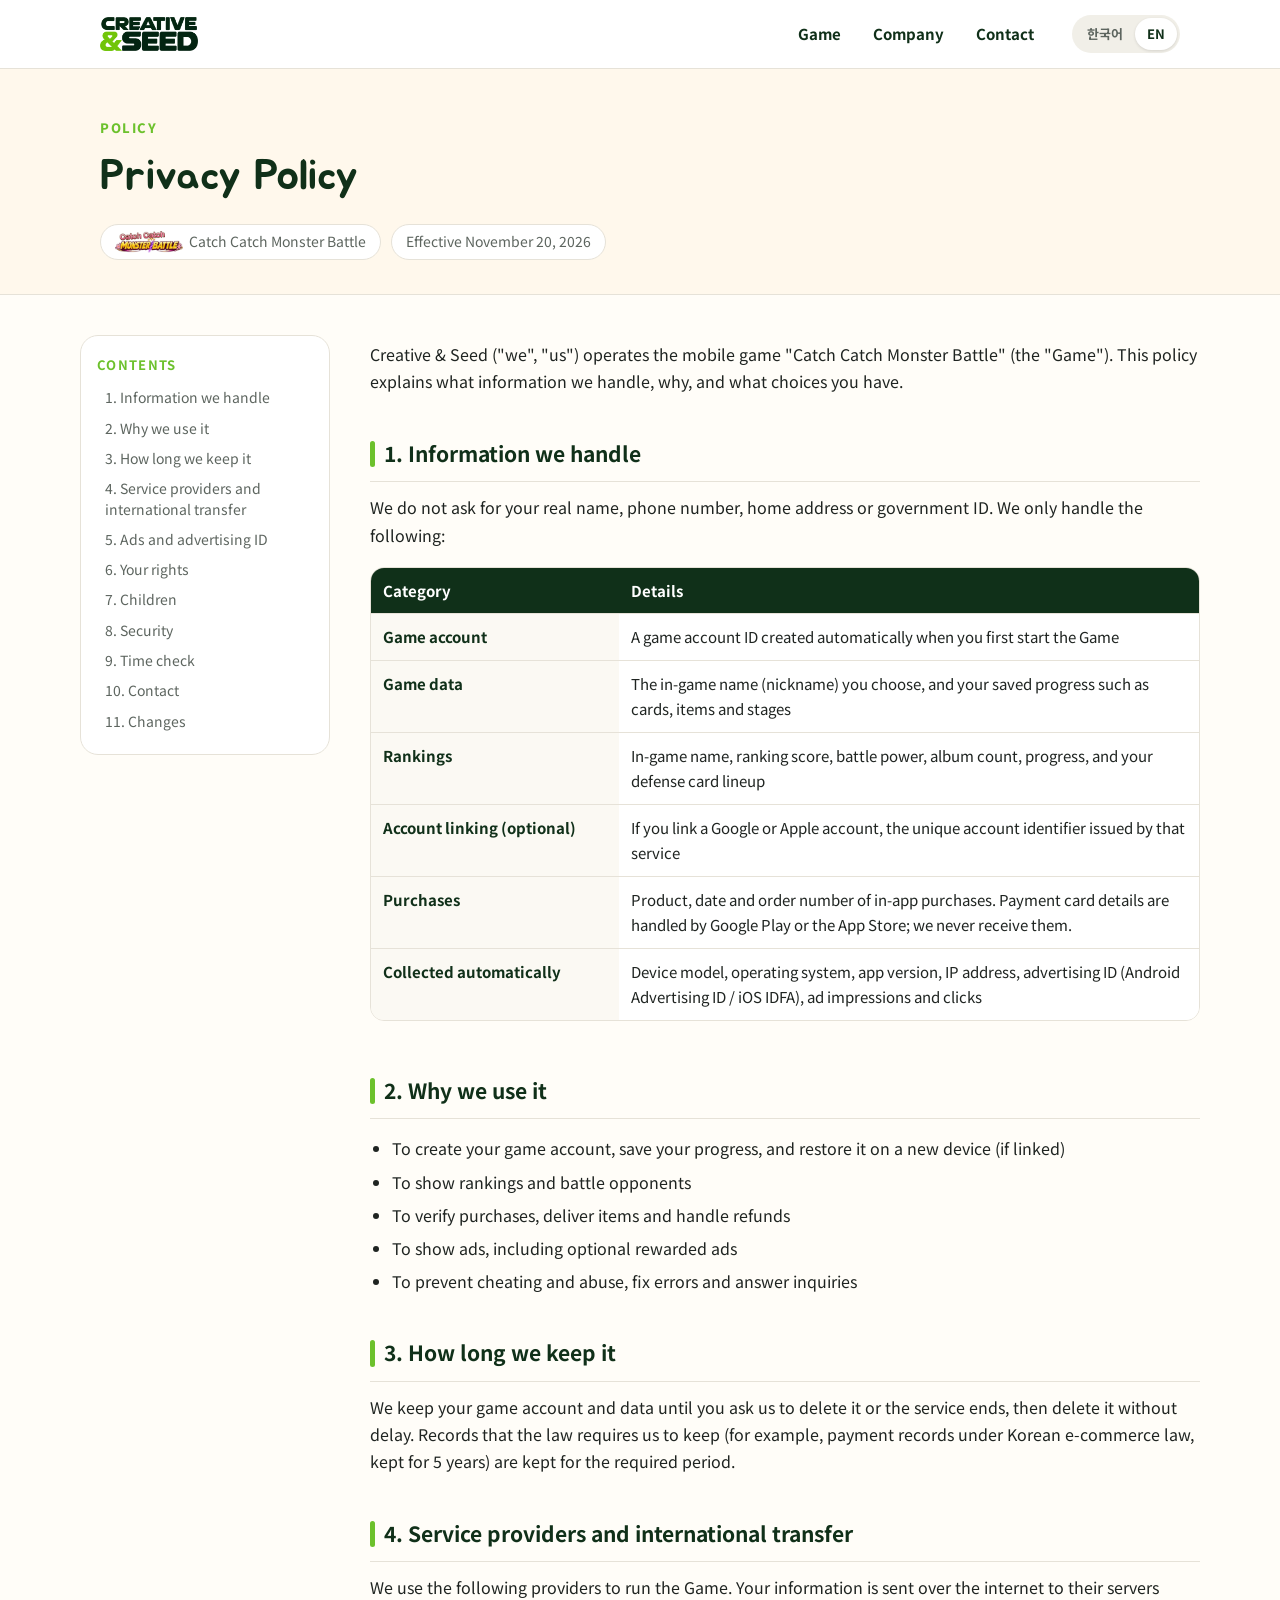
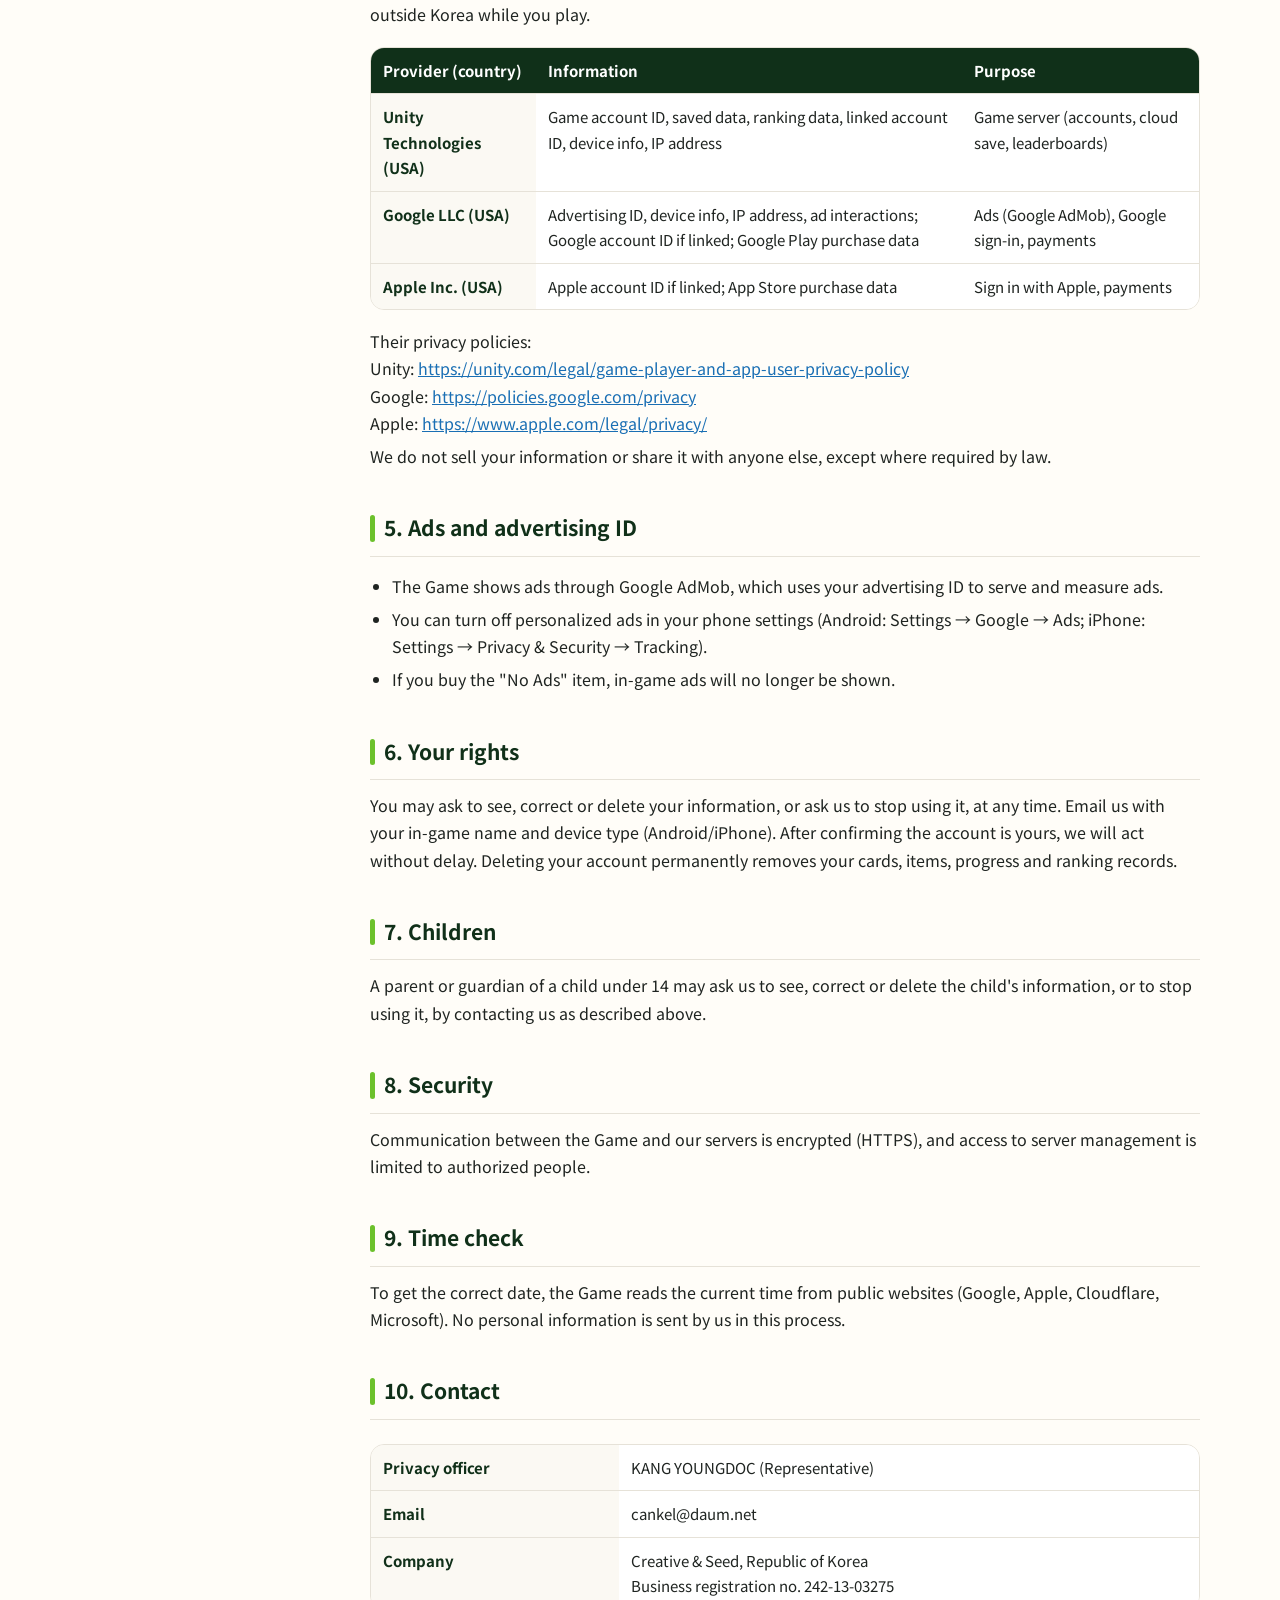
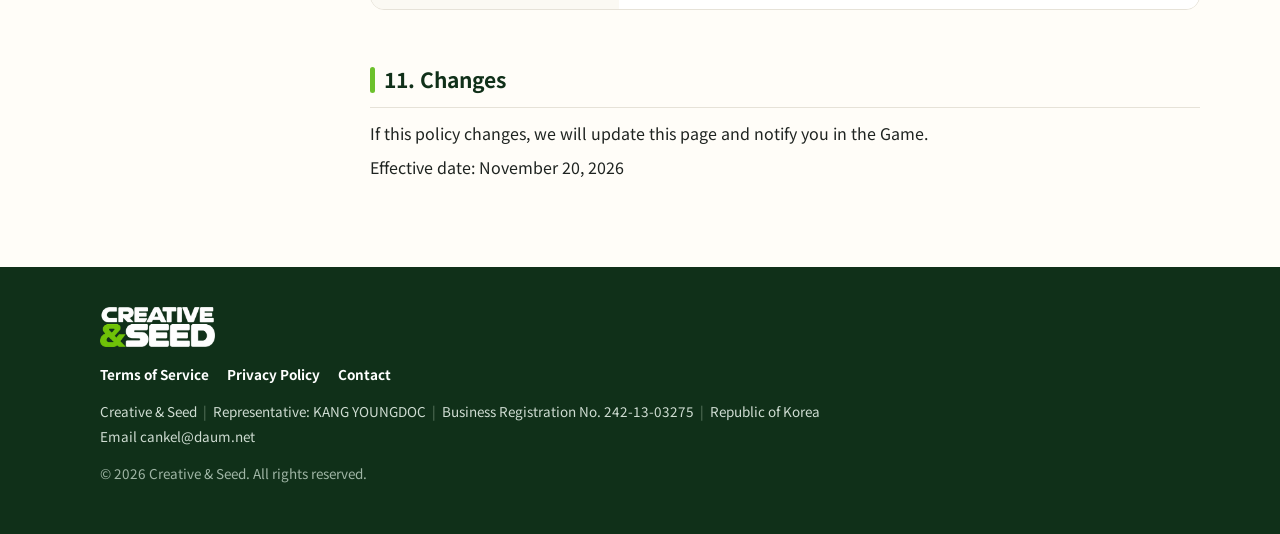
==== commit 33e271db: "Add Terms of Service link to privacy footer" ====
--- a/privacy/index.html
+++ b/privacy/index.html
@@ -238,7 +238,7 @@
 <footer class="foot">
   <div class="wrap">
     <img src="../assets/cs_logo_white.png" alt="Creative &amp; Seed">
-    <div class="links"><a href="../privacy/"><span lang="ko">개인정보처리방침</span><span lang="en">Privacy Policy</span></a><a href="../#contact"><span lang="ko">문의</span><span lang="en">Contact</span></a></div>
+    <div class="links"><a href="../terms/"><span lang="ko">이용약관</span><span lang="en">Terms of Service</span></a><a href="../privacy/"><span lang="ko">개인정보처리방침</span><span lang="en">Privacy Policy</span></a><a href="../#contact"><span lang="ko">문의</span><span lang="en">Contact</span></a></div>
     <p lang="ko">상호 크리에이티브앤시드<span class="bar">|</span>대표 강영덕<span class="bar">|</span>사업자등록번호 242-13-03275<span class="bar">|</span>통신판매업신고 제2026-서울성북-1461호</p>
     <p lang="en">Creative &amp; Seed<span class="bar">|</span>Representative: KANG YOUNGDOC<span class="bar">|</span>Business Registration No. 242-13-03275<span class="bar">|</span>Republic of Korea</p>
     <p><span lang="ko">이메일</span><span lang="en">Email</span> cankel@daum.net</p>
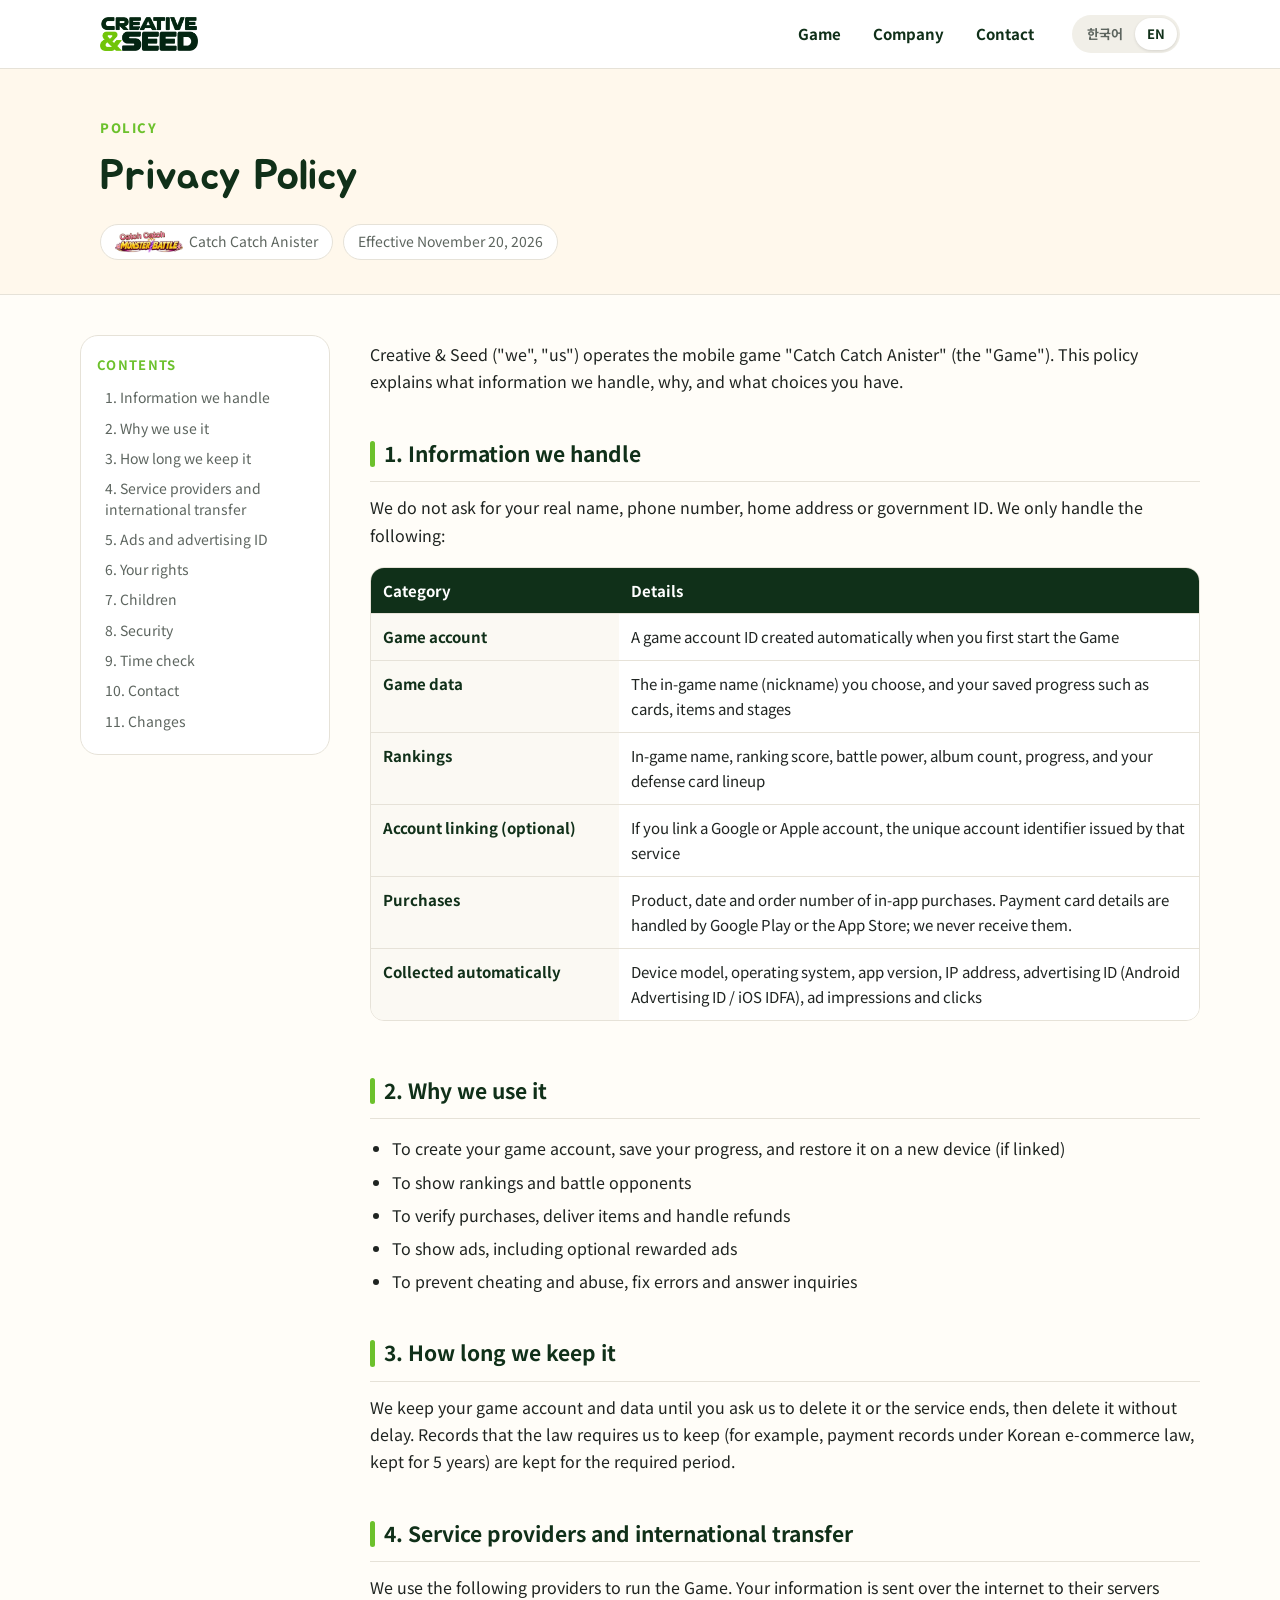
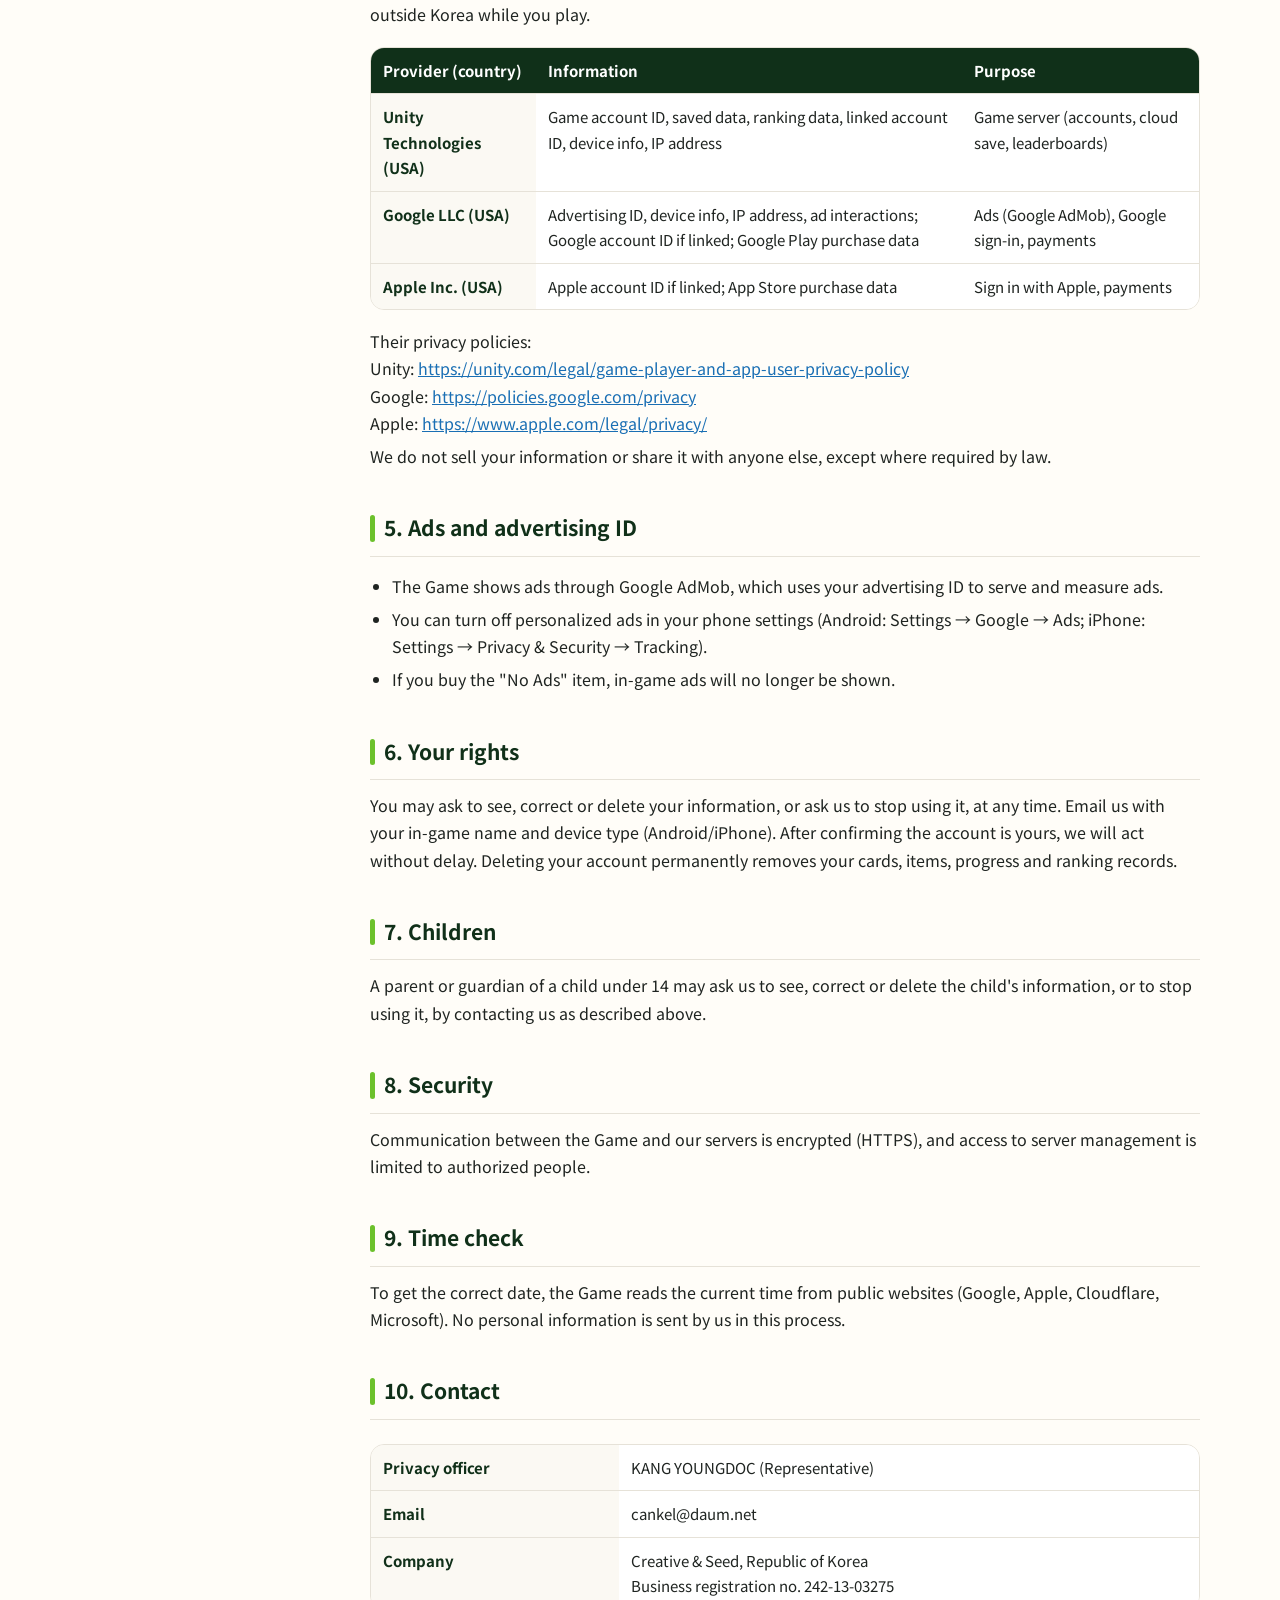
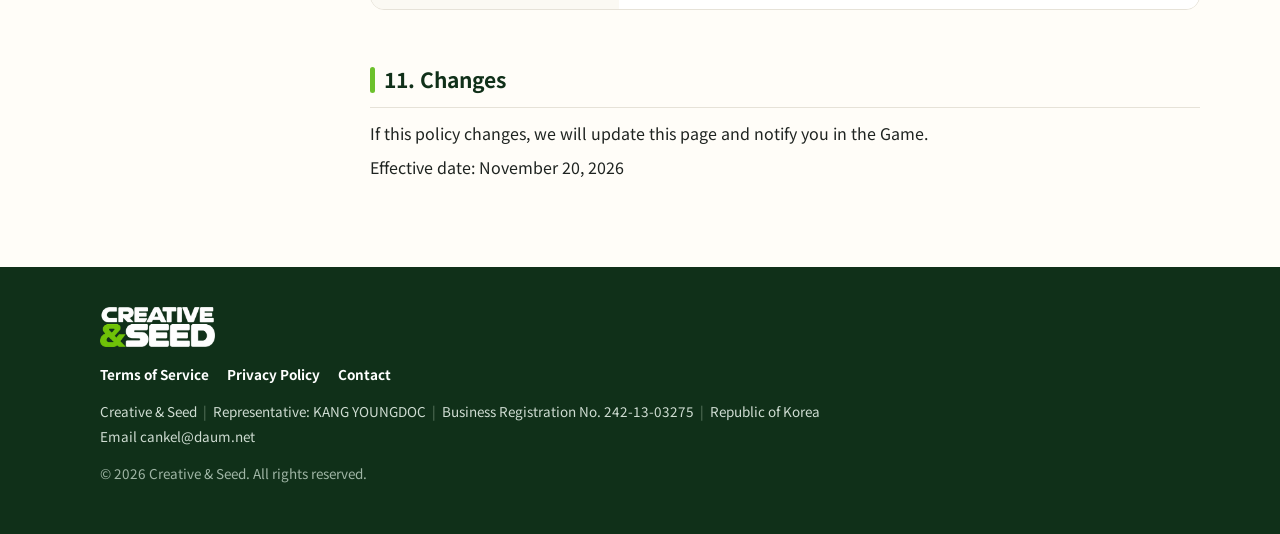
==== commit f17a4284: "Rename game to Catch Catch Anister" ====
--- a/privacy/index.html
+++ b/privacy/index.html
@@ -3,8 +3,8 @@
 <head>
 <meta charset="utf-8">
 <meta name="viewport" content="width=device-width, initial-scale=1">
-<title>개인정보처리방침 | Catch Catch 몬스터 배틀 / Privacy Policy</title>
-<meta name="description" content="Creative & Seed - Catch Catch 몬스터 배틀 / Catch Catch Monster Battle">
+<title>개인정보처리방침 | Catch Catch 애니스터 / Privacy Policy</title>
+<meta name="description" content="Creative & Seed - Catch Catch 애니스터 / Catch Catch Anister">
 <script>
 (function(){var l="ko";try{var s=localStorage.getItem("cs_lang");if(s)l=s;else if(!/^ko/i.test(navigator.language||""))l="en";}catch(e){if(!/^ko/i.test(navigator.language||""))l="en";}
 if(/[?&]lang=en/.test(location.search)||location.hash==="#en")l="en";if(location.hash==="#ko")l="ko";if(/[?&]lang=ko/.test(location.search))l="ko";
@@ -36,7 +36,7 @@
     <span class="eyebrow">Policy</span>
     <h1><span lang="ko">개인정보처리방침</span><span lang="en">Privacy Policy</span></h1>
     <div class="meta">
-      <span class="chip"><img src="../assets/game_logo_ko.webp" alt="" lang="ko"><img src="../assets/game_logo_en.webp" alt="" lang="en"><span lang="ko">Catch Catch 몬스터 배틀</span><span lang="en">Catch Catch Monster Battle</span></span>
+      <span class="chip"><img src="../assets/game_logo_ko.webp" alt="" lang="ko"><img src="../assets/game_logo_en.webp" alt="" lang="en"><span lang="ko">Catch Catch 애니스터</span><span lang="en">Catch Catch Anister</span></span>
       <span class="chip"><span lang="ko">시행일 2026년 11월 20일</span><span lang="en">Effective November 20, 2026</span></span>
     </div>
   </div>
@@ -71,7 +71,7 @@
   </aside>
   <div class="doc">
     <div lang="ko">
-<p>크리에이티브앤시드(Creative &amp; Seed, 이하 "회사")는 모바일 게임 「Catch Catch 몬스터 배틀」(이하 "게임")을 이용하는 분의 개인정보를 「개인정보 보호법」 등 관련 법령에 따라 처리합니다. 이 방침은 회사가 어떤 정보를 어떤 목적으로 처리하는지, 이용자가 어떤 권리를 가지는지 알려 드립니다.</p>
+<p>크리에이티브앤시드(Creative &amp; Seed, 이하 "회사")는 모바일 게임 「Catch Catch 애니스터」(이하 "게임")을 이용하는 분의 개인정보를 「개인정보 보호법」 등 관련 법령에 따라 처리합니다. 이 방침은 회사가 어떤 정보를 어떤 목적으로 처리하는지, 이용자가 어떤 권리를 가지는지 알려 드립니다.</p>
 
 <h2 id="ko-1">1. 처리하는 개인정보 항목</h2>
 <p>회사는 이름, 전화번호, 주소, 주민등록번호 같은 정보를 받지 않습니다. 게임 이용에 필요한 아래 정보만 처리합니다.</p>
@@ -162,7 +162,7 @@
 <p>시행일: 2026년 11월 20일</p>
     </div>
     <div lang="en">
-<p>Creative &amp; Seed ("we", "us") operates the mobile game "Catch Catch Monster Battle" (the "Game"). This policy explains what information we handle, why, and what choices you have.</p>
+<p>Creative &amp; Seed ("we", "us") operates the mobile game "Catch Catch Anister" (the "Game"). This policy explains what information we handle, why, and what choices you have.</p>
 
 <h2 id="en-1">1. Information we handle</h2>
 <p>We do not ask for your real name, phone number, home address or government ID. We only handle the following:</p>
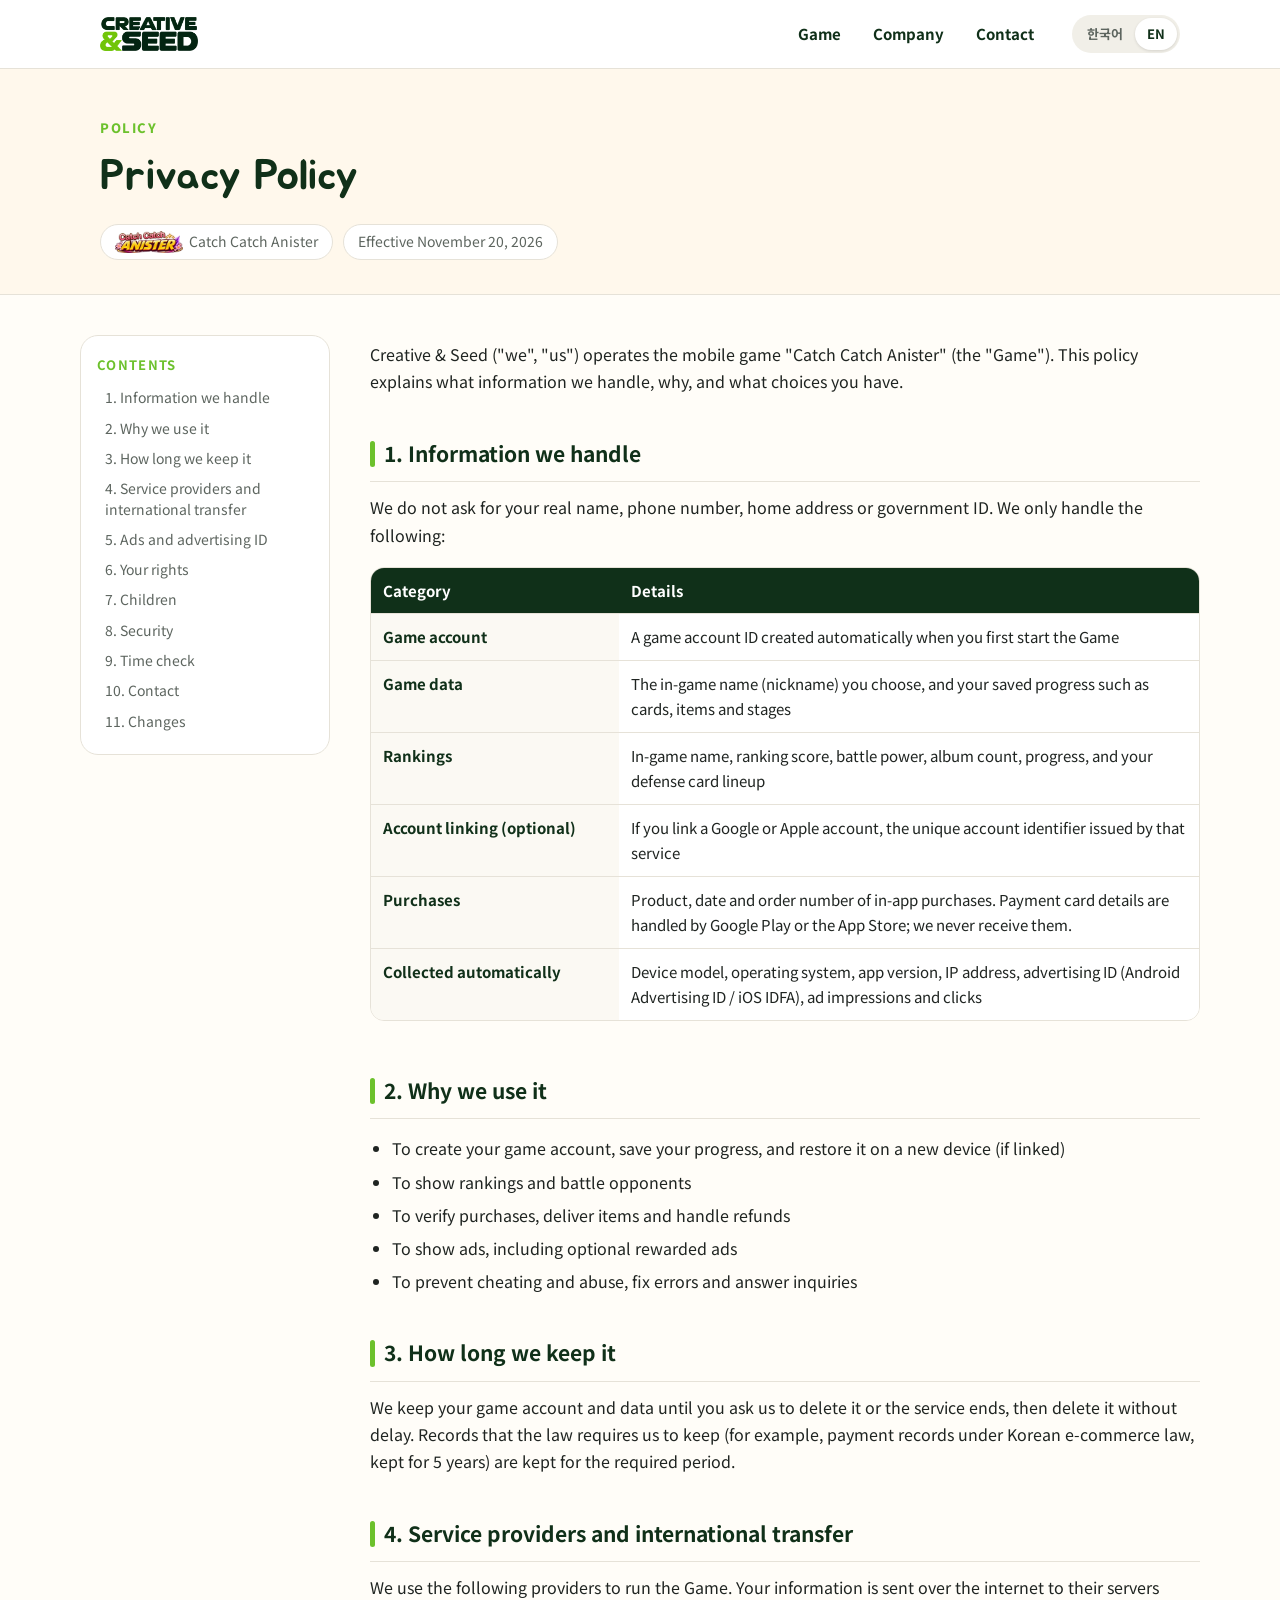
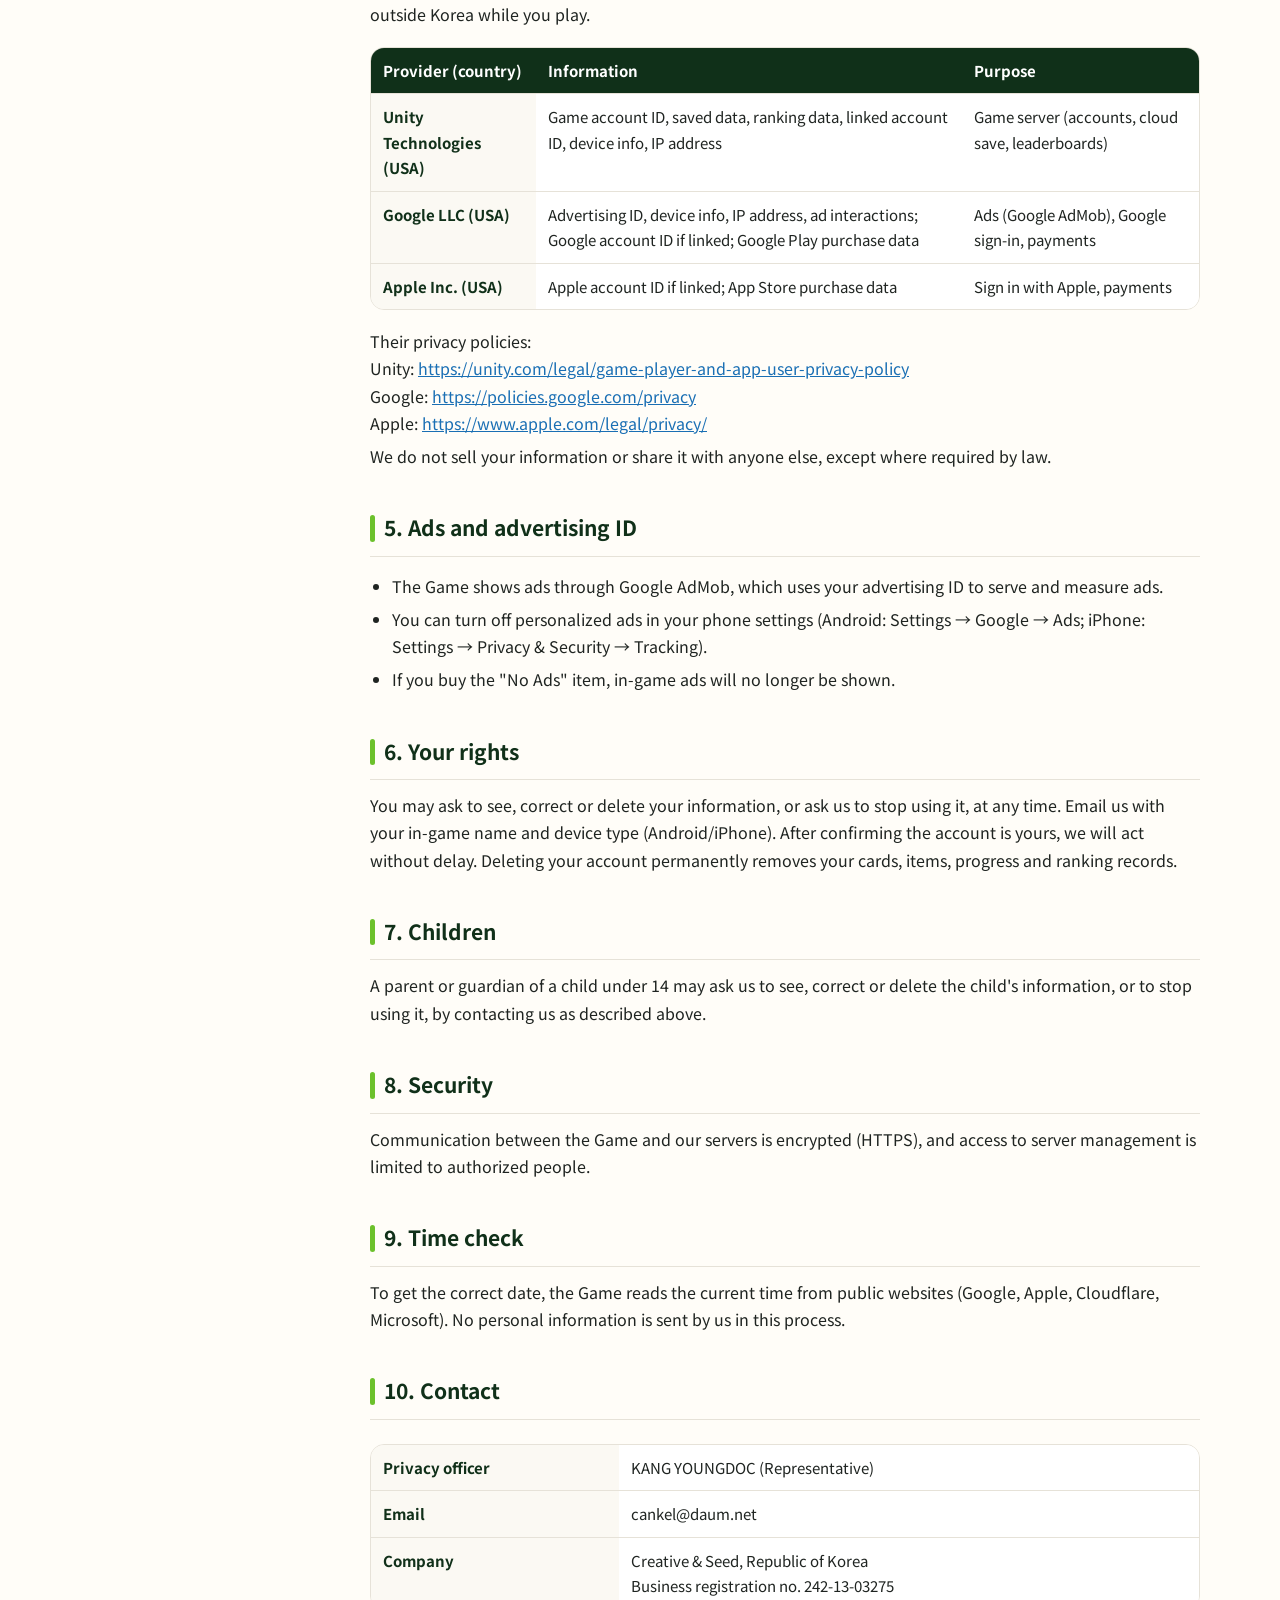
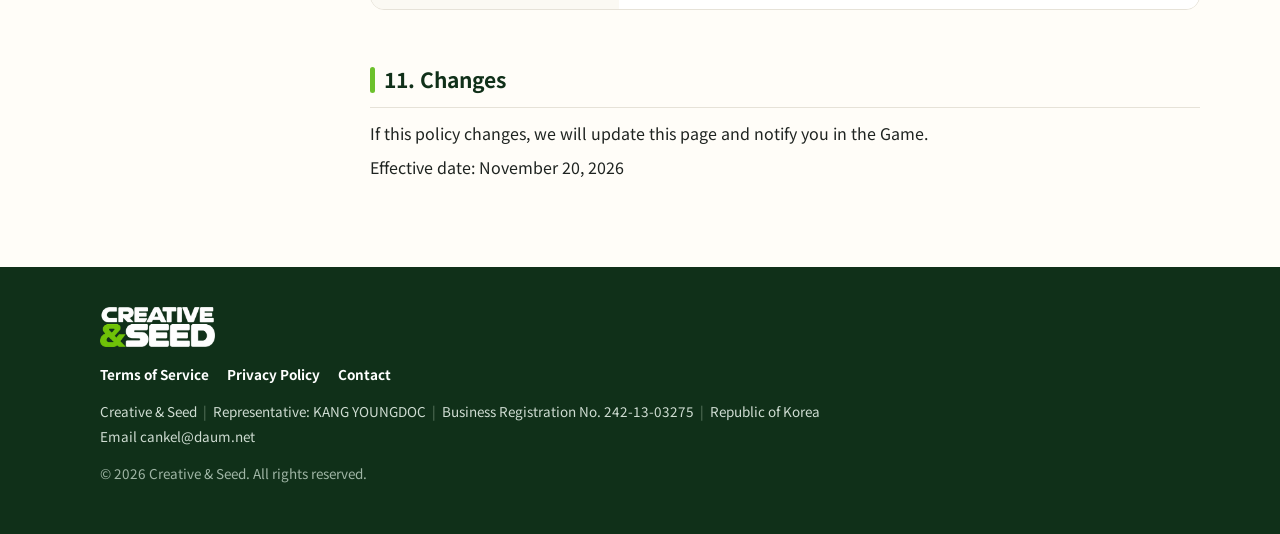
==== commit 8ea824f8: "Use Korean name 캐치캐치 애니스터" ====
--- a/privacy/index.html
+++ b/privacy/index.html
@@ -3,8 +3,8 @@
 <head>
 <meta charset="utf-8">
 <meta name="viewport" content="width=device-width, initial-scale=1">
-<title>개인정보처리방침 | Catch Catch 애니스터 / Privacy Policy</title>
-<meta name="description" content="Creative & Seed - Catch Catch 애니스터 / Catch Catch Anister">
+<title>개인정보처리방침 | 캐치캐치 애니스터 / Privacy Policy</title>
+<meta name="description" content="Creative & Seed - 캐치캐치 애니스터 / Catch Catch Anister">
 <script>
 (function(){var l="ko";try{var s=localStorage.getItem("cs_lang");if(s)l=s;else if(!/^ko/i.test(navigator.language||""))l="en";}catch(e){if(!/^ko/i.test(navigator.language||""))l="en";}
 if(/[?&]lang=en/.test(location.search)||location.hash==="#en")l="en";if(location.hash==="#ko")l="ko";if(/[?&]lang=ko/.test(location.search))l="ko";
@@ -36,7 +36,7 @@
     <span class="eyebrow">Policy</span>
     <h1><span lang="ko">개인정보처리방침</span><span lang="en">Privacy Policy</span></h1>
     <div class="meta">
-      <span class="chip"><img src="../assets/game_logo_ko.webp" alt="" lang="ko"><img src="../assets/game_logo_en.webp" alt="" lang="en"><span lang="ko">Catch Catch 애니스터</span><span lang="en">Catch Catch Anister</span></span>
+      <span class="chip"><img src="../assets/game_logo_ko.webp" alt="" lang="ko"><img src="../assets/game_logo_en.webp" alt="" lang="en"><span lang="ko">캐치캐치 애니스터</span><span lang="en">Catch Catch Anister</span></span>
       <span class="chip"><span lang="ko">시행일 2026년 11월 20일</span><span lang="en">Effective November 20, 2026</span></span>
     </div>
   </div>
@@ -71,7 +71,7 @@
   </aside>
   <div class="doc">
     <div lang="ko">
-<p>크리에이티브앤시드(Creative &amp; Seed, 이하 "회사")는 모바일 게임 「Catch Catch 애니스터」(이하 "게임")을 이용하는 분의 개인정보를 「개인정보 보호법」 등 관련 법령에 따라 처리합니다. 이 방침은 회사가 어떤 정보를 어떤 목적으로 처리하는지, 이용자가 어떤 권리를 가지는지 알려 드립니다.</p>
+<p>크리에이티브앤시드(Creative &amp; Seed, 이하 "회사")는 모바일 게임 「캐치캐치 애니스터」(이하 "게임")을 이용하는 분의 개인정보를 「개인정보 보호법」 등 관련 법령에 따라 처리합니다. 이 방침은 회사가 어떤 정보를 어떤 목적으로 처리하는지, 이용자가 어떤 권리를 가지는지 알려 드립니다.</p>
 
 <h2 id="ko-1">1. 처리하는 개인정보 항목</h2>
 <p>회사는 이름, 전화번호, 주소, 주민등록번호 같은 정보를 받지 않습니다. 게임 이용에 필요한 아래 정보만 처리합니다.</p>
